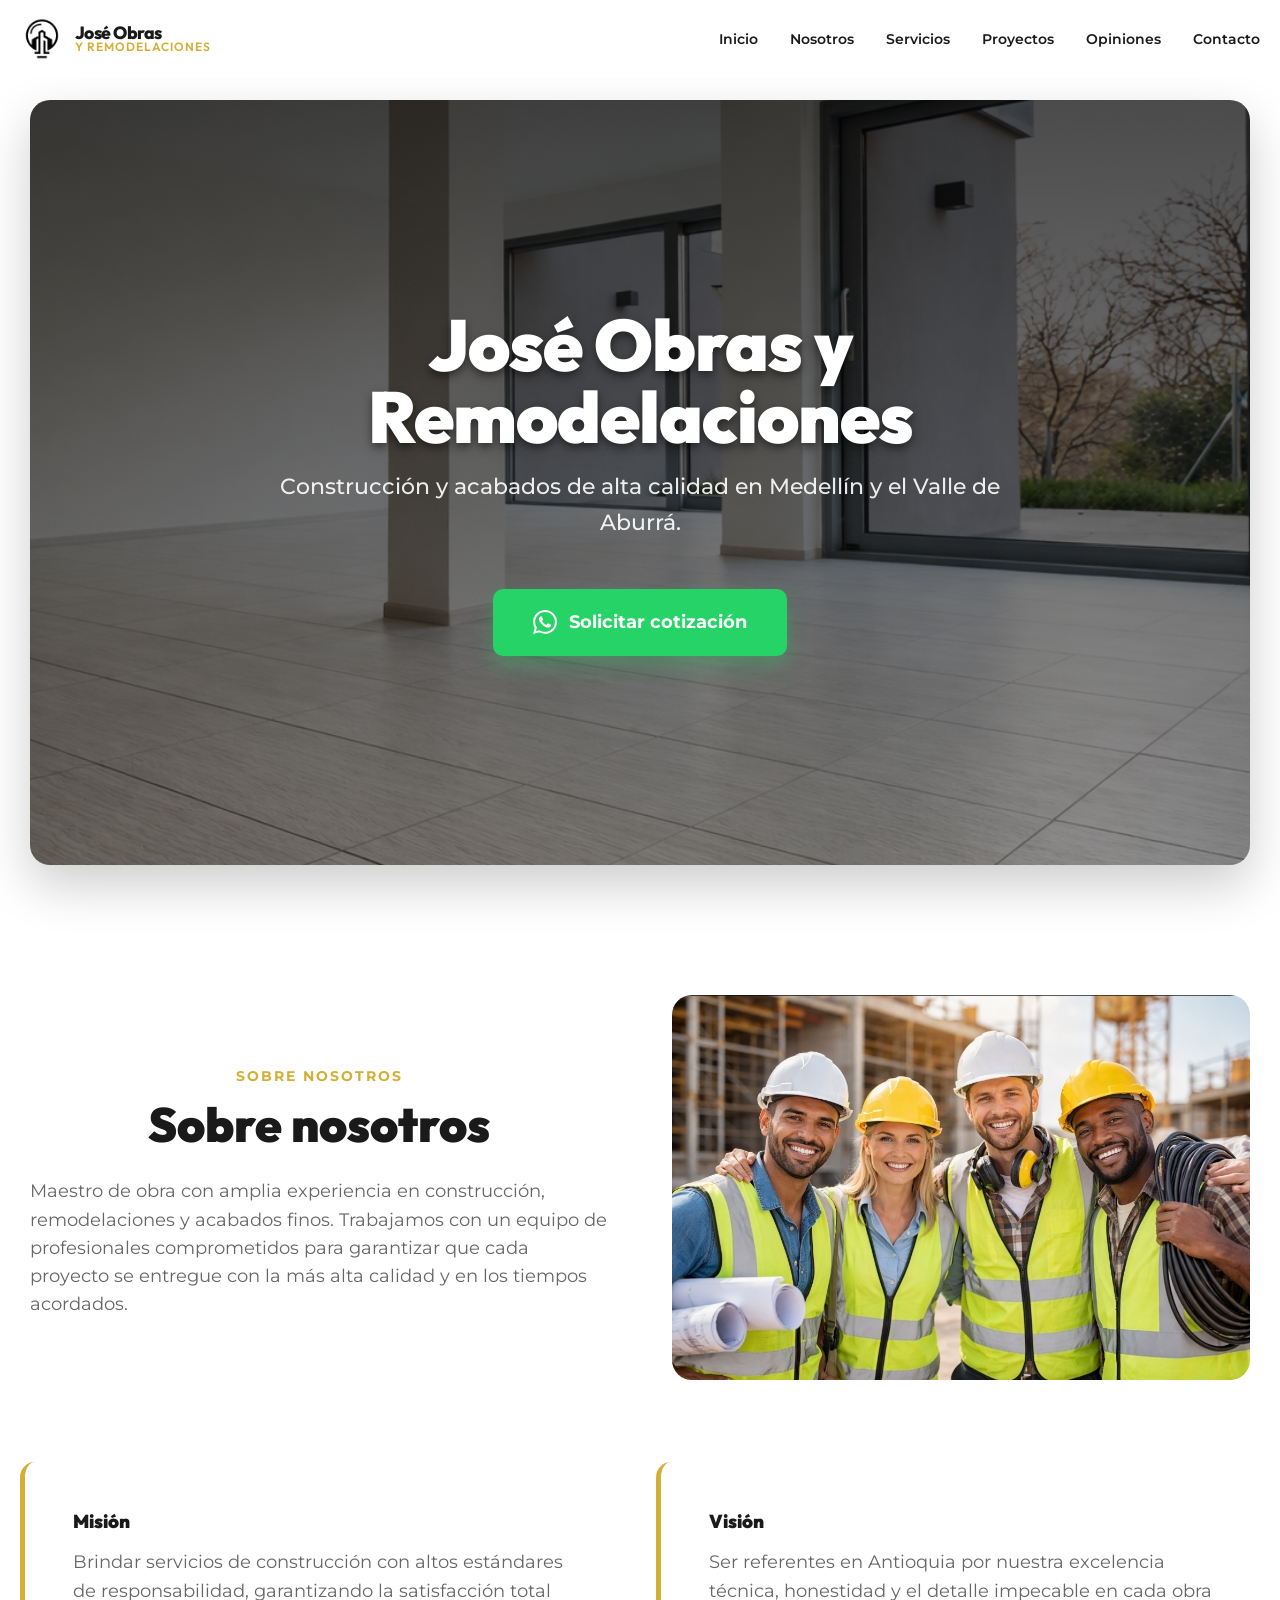
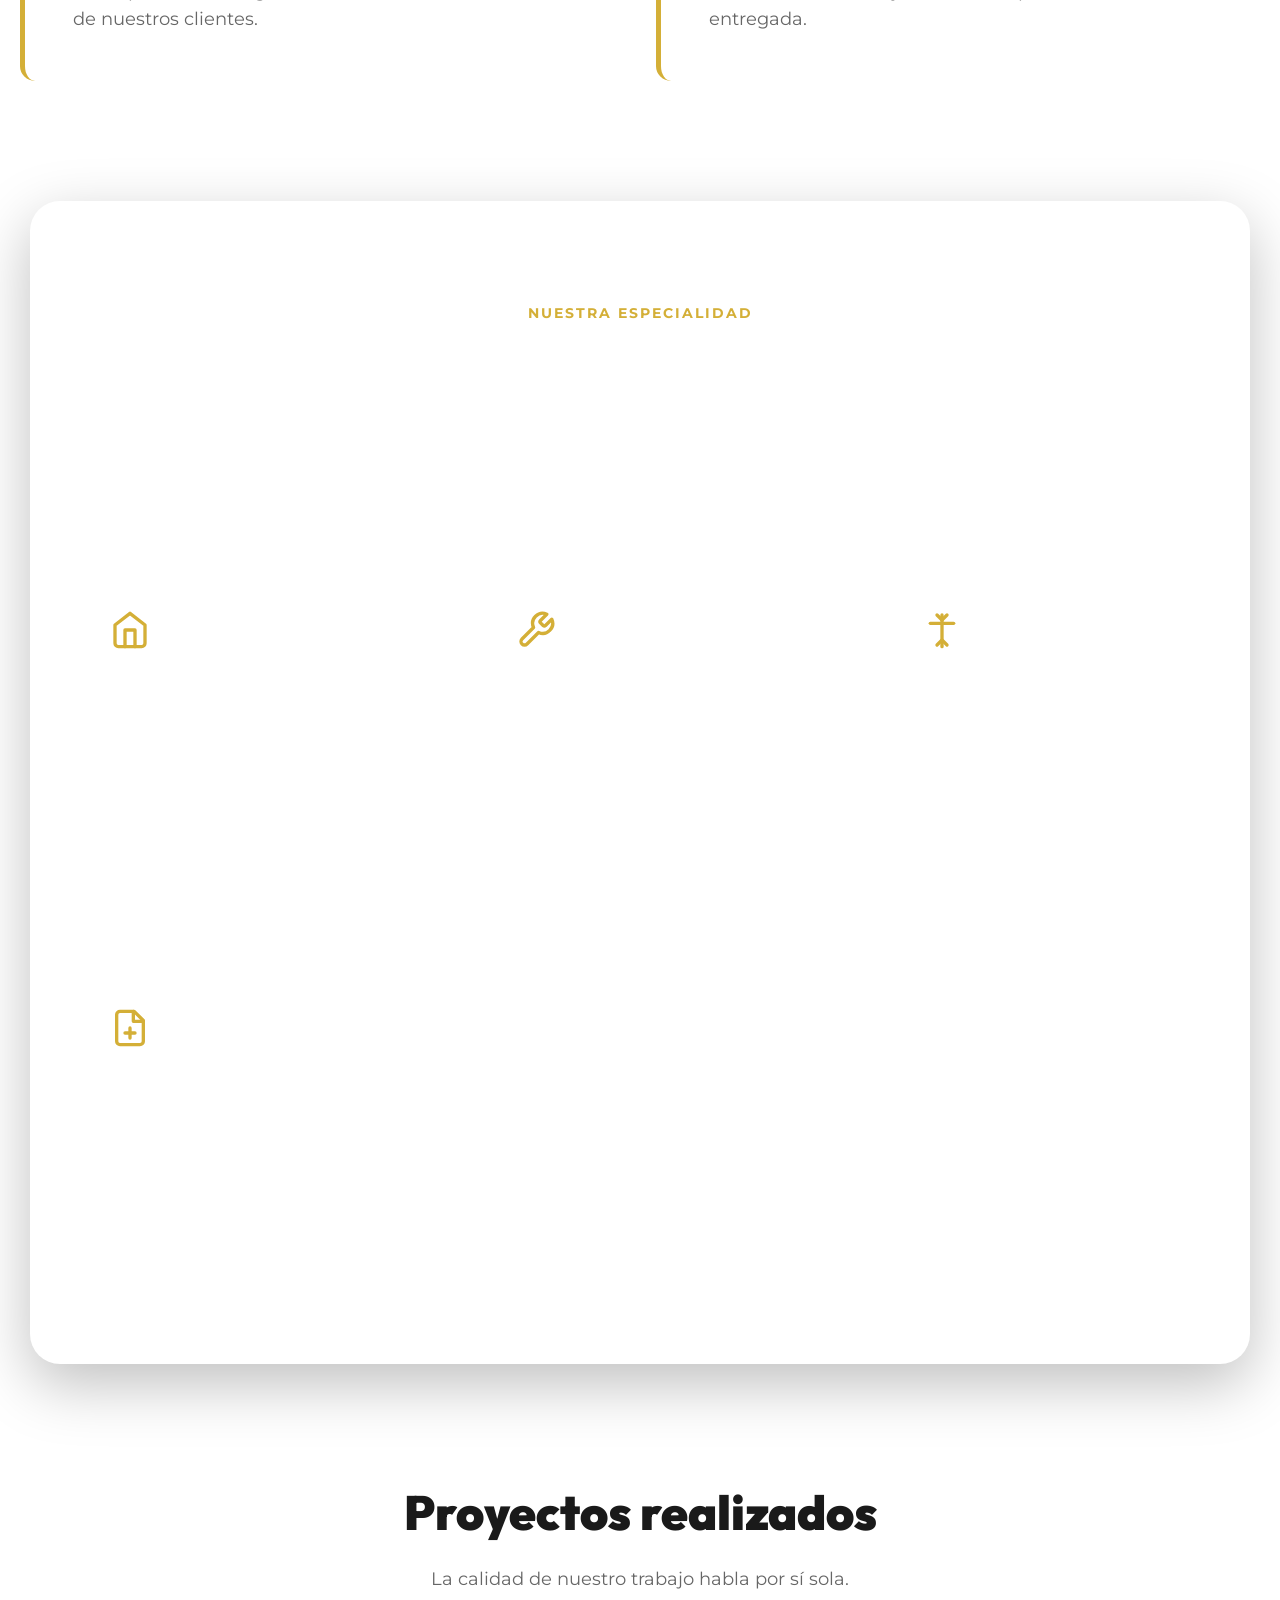
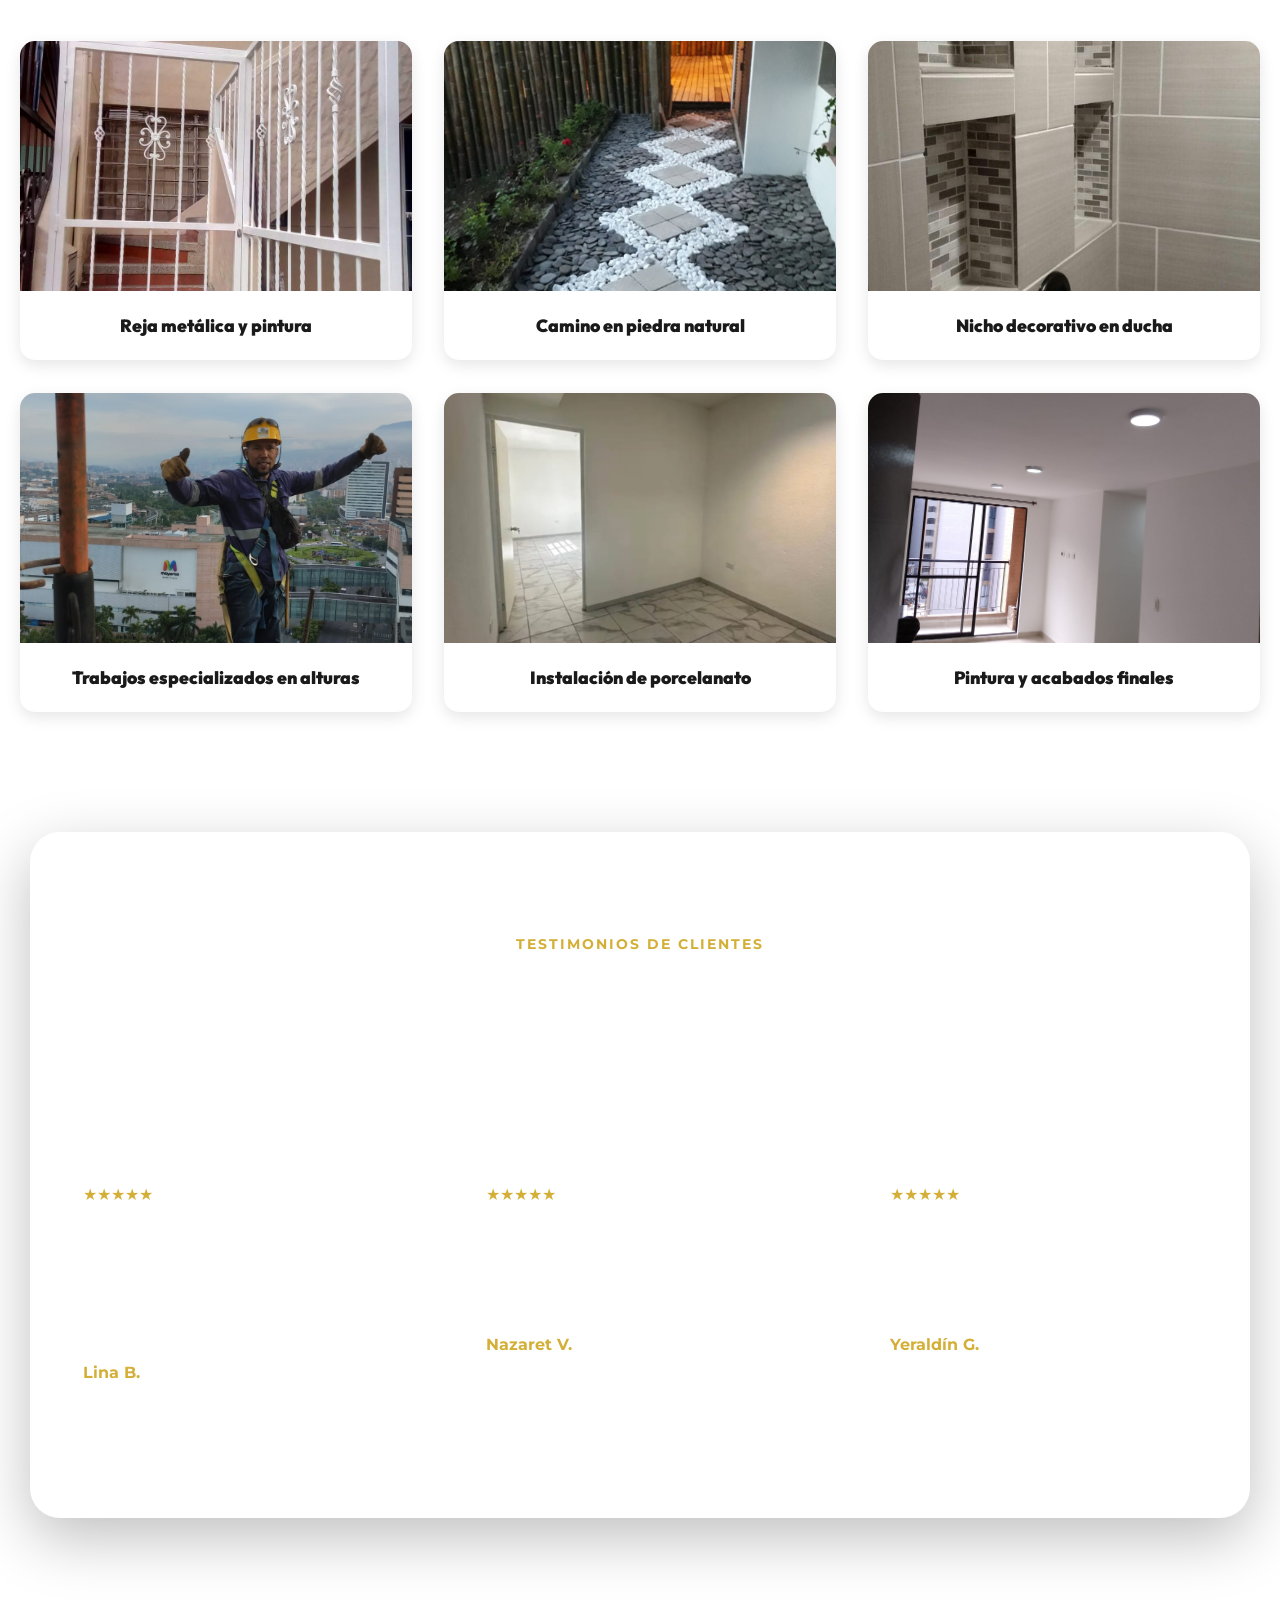
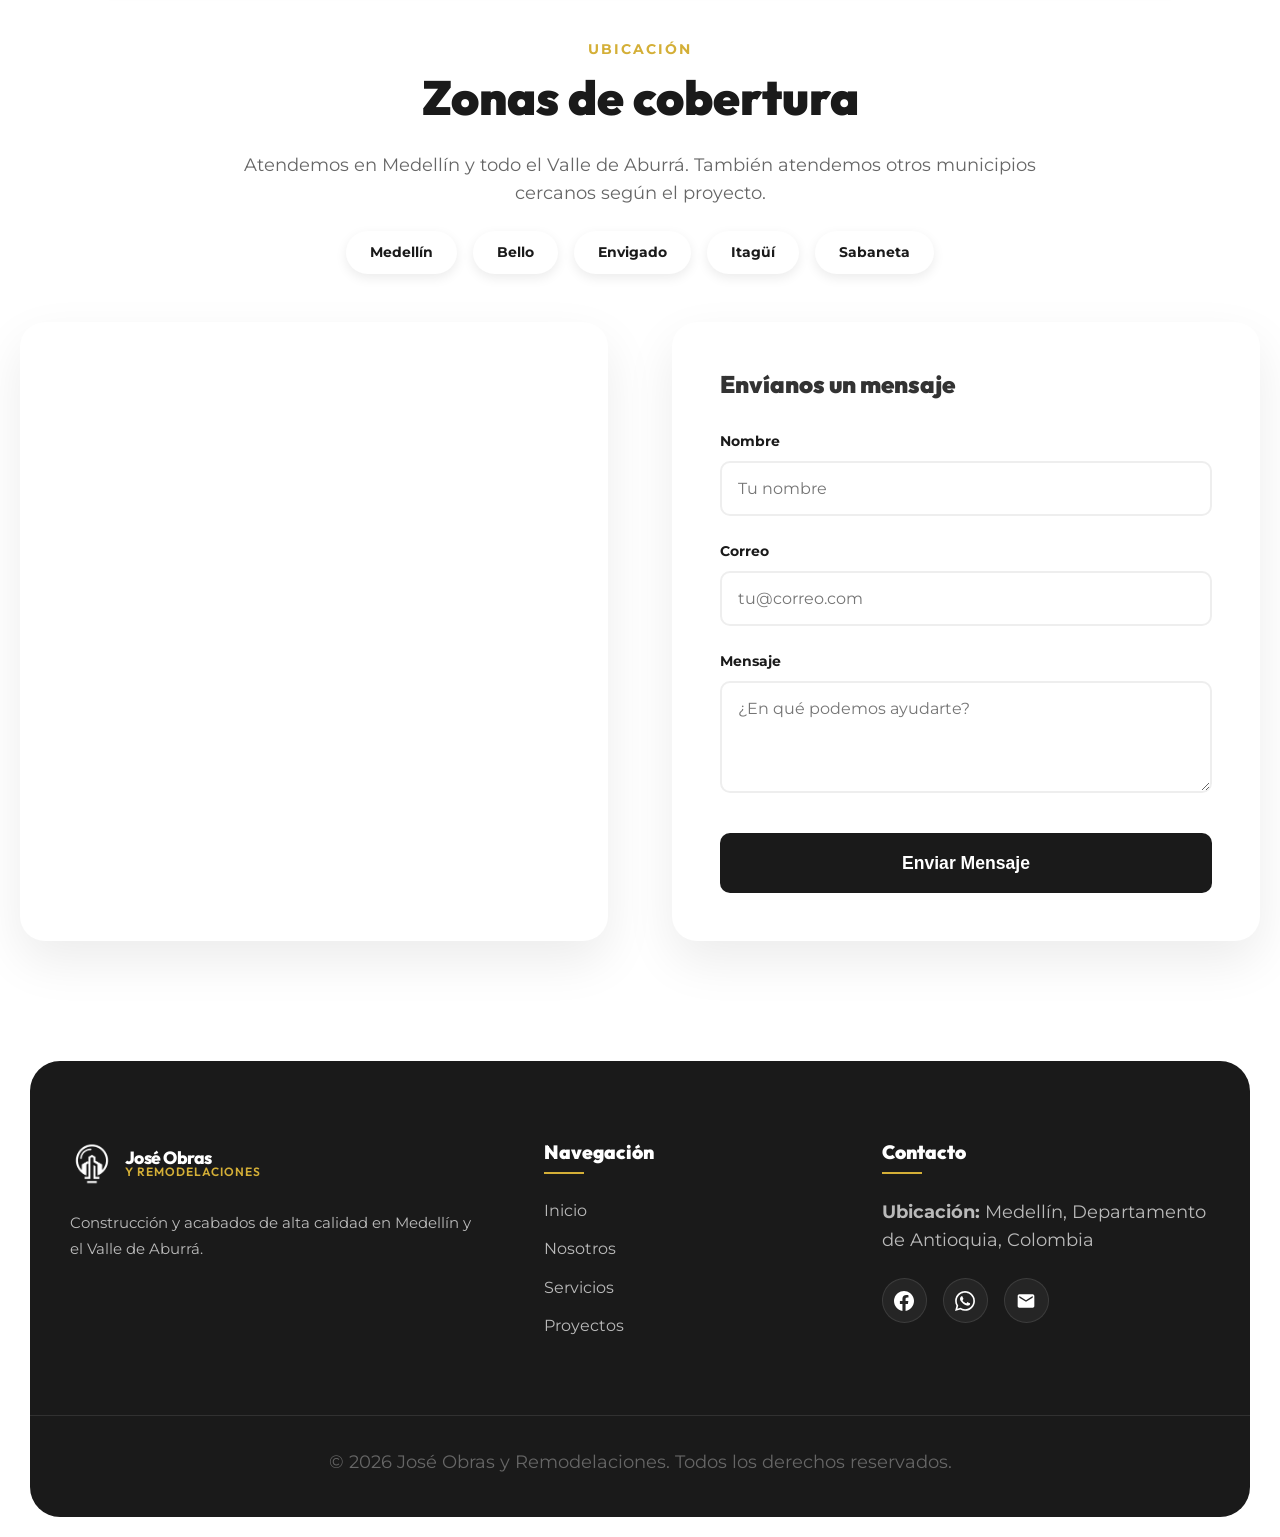
==== index.html @ 0294c22f "feat: rediseño profesional de secciones, glassmorphism y armonización de espaciado" ====
<!DOCTYPE html>
<html lang="es">

<head>
  <meta charset="UTF-8">
  <meta name="viewport" content="width=device-width, initial-scale=1.0">
  <title>Servicios de Construcción Profesional</title>
  <link rel="stylesheet" href="02-estilos.css">
  <link href="https://fonts.googleapis.com/css2?family=Montserrat:wght@400;700&family=Outfit:wght@700&display=swap"
    rel="stylesheet">
</head>

<body>

  <nav class="menu-principal">
    <div class="nav-container">
      <div class="nav-brand">
        <img src="04-imagen.img/85005.png" alt="Logo" class="nav-logo">
        <div class="nav-title">
          <span>José Obras</span>
          <span class="title-accent">y Remodelaciones</span>
        </div>
      </div>
      <div class="hamburger" id="hamburger">☰</div>
      <ul class="nav-links" id="nav-links">
        <li><a href="#inicio">Inicio</a></li>
        <li><a href="#sobre">Nosotros</a></li>
        <li><a href="#servicios">Servicios</a></li>
        <li><a href="#proyectos">Proyectos</a></li>
        <li><a href="#opiniones">Opiniones</a></li>
        <li><a href="#contacto">Contacto</a></li>
      </ul>
    </div>
  </nav>

  <main>
    <!-- PORTADA -->
    <section id="inicio" class="hero-section">
      <div class="hero-text">
        <h1 class="hero-title">José Obras y Remodelaciones</h1>
        <p class="hero-description">
          Construcción y acabados de alta calidad en Medellín y el Valle de Aburrá.
        </p>
        <div class="cta-container">
          <a href="https://wa.me/573157503478?text=Hola%20quiero%20solicitar%20una%20cotización" class="boton-whatsapp"
            target="_blank">
            <svg class="wa-icon" xmlns="http://www.w3.org/2000/svg" width="24" height="24" viewBox="0 0 24 24"
              fill="currentColor">
              <path
                d="M.057 24l1.687-6.163c-1.041-1.804-1.588-3.849-1.587-5.946.003-6.556 5.338-11.891 11.893-11.891 3.181.001 6.167 1.24 8.413 3.488 2.245 2.248 3.481 5.236 3.48 8.414-.003 6.557-5.338 11.892-11.893 11.892-1.99-.001-3.951-.5-5.688-1.448l-6.305 1.654zm6.597-3.807c1.676.995 3.276 1.591 5.392 1.592 5.448 0 9.886-4.434 9.889-9.885.002-5.462-4.415-9.89-9.881-9.892-5.452 0-9.887 4.434-9.89 9.884-.001 2.225.651 3.891 1.746 5.634l-.999 3.648 3.743-.981zm11.387-5.464c-.074-.124-.272-.198-.57-.347-.297-.149-1.758-.868-2.031-.967-.272-.099-.47-.149-.669.149-.198.297-.768.967-.941 1.165-.173.198-.347.223-.644.074-.297-.149-1.255-.462-2.39-1.475-.883-.788-1.48-1.761-1.653-2.059-.173-.297-.018-.458.13-.606.134-.133.297-.347.446-.521.149-.174.198-.298.298-.497.099-.198.05-.372-.025-.521-.075-.149-.669-1.612-.916-2.207-.242-.579-.487-.501-.669-.51l-.57-.01c-.198 0-.52.074-.792.372s-1.04 1.016-1.04 2.479 1.065 2.856 1.213 3.054c.149.198 2.095 3.2 5.076 4.487.709.306 1.263.489 1.694.626.712.226 1.36.194 1.872.118.571-.085 1.758-.719 2.006-1.413.248-.695.248-1.29.173-1.414z" />
            </svg>
            Solicitar cotización
          </a>
        </div>
      </div>
    </section>

    <!-- SOBRE NOSOTROS -->
    <section id="sobre" class="section-padding">
      <div class="container">
        <div class="container-grid">
          <div class="text-content">
            <span class="section-subtitle">Sobre nosotros</span>
            <h2>Sobre nosotros</h2>
            <p>
              Maestro de obra con amplia experiencia en construcción, remodelaciones y acabados finos.
              Trabajamos con un equipo de profesionales comprometidos para garantizar que cada proyecto
              se entregue con la más alta calidad y en los tiempos acordados.
            </p>
          </div>
          <div class="image-content">
            <img src="04-imagen.img/Equipo.jpg" alt="Nuestro equipo" class="img-styled">
          </div>
        </div>

        <!-- Misión y Visión integradas -->
        <div class="mission-vision-container">
          <div class="card-modern">
            <h3>Misión</h3>
            <p>Brindar servicios de construcción con altos estándares de responsabilidad, garantizando la satisfacción
              total de nuestros clientes.</p>
          </div>
          <div class="card-modern">
            <h3>Visión</h3>
            <p>Ser referentes en Antioquia por nuestra excelencia técnica, honestidad y el detalle impecable en cada
              obra
              entregada.</p>
          </div>
        </div>
      </div>
    </section>

    <!-- SERVICIOS -->
    <section id="servicios" class="section-padding service-bg">
      <div class="container">
        <div class="section-header-centered">
          <span class="section-subtitle">Nuestra especialidad</span>
          <h2 class="text-white">Servicios profesionales</h2>
          <p style="color: rgba(255, 255, 255, 0.7); max-width: 600px; margin: 0 auto;">Ofrecemos soluciones integrales
            de alta calidad para transformar sus ideas en realidad, garantizando excelencia en cada detalle.</p>
        </div>
        <div class="services-grid">
          <div class="service-item">
            <div class="service-icon">
              <svg xmlns="http://www.w3.org/2000/svg" width="40" height="40" viewBox="0 0 24 24" fill="none"
                stroke="currentColor" stroke-width="2" stroke-linecap="round" stroke-linejoin="round">
                <path d="M3 9l9-7 9 7v11a2 2 0 0 1-2 2H5a2 2 0 0 1-2-2z"></path>
                <polyline points="9 22 9 12 15 12 15 22"></polyline>
              </svg>
            </div>
            <h3>Construcción General</h3>
            <p>Casas y apartamentos desde los cimientos con los más altos estándares.</p>
          </div>

          <div class="service-item">
            <div class="service-icon">
              <svg xmlns="http://www.w3.org/2000/svg" width="40" height="40" viewBox="0 0 24 24" fill="none"
                stroke="currentColor" stroke-width="2" stroke-linecap="round" stroke-linejoin="round">
                <path
                  d="M14.7 6.3a1 1 0 0 0 0 1.4l1.6 1.6a1 1 0 0 0 1.4 0l3.77-3.77a6 6 0 0 1-7.94 7.94l-6.91 6.91a2.12 2.12 0 0 1-3-3l6.91-6.91a6 6 0 0 1 7.94-7.94l-3.76 3.76z">
                </path>
              </svg>
            </div>
            <h3>Remodelaciones</h3>
            <p>Transformamos cocinas, baños y áreas sociales en espacios de ensueño.</p>
          </div>

          <div class="service-item">
            <div class="service-icon">
              <svg xmlns="http://www.w3.org/2000/svg" width="40" height="40" viewBox="0 0 24 24" fill="none"
                stroke="currentColor" stroke-width="2" stroke-linecap="round" stroke-linejoin="round">
                <path d="M12 3v19"></path>
                <path d="M5 8h14"></path>
                <path d="M15 21l-3-3-3 3"></path>
                <path d="M9 3l3 3 3-3"></path>
              </svg>
            </div>
            <h3>Acabados Premium</h3>
            <p>Detalles en porcelanato, pintura y carpintería que marcan la diferencia.</p>
          </div>

          <div class="service-item">
            <div class="service-icon">
              <svg xmlns="http://www.w3.org/2000/svg" width="40" height="40" viewBox="0 0 24 24" fill="none"
                stroke="currentColor" stroke-width="2" stroke-linecap="round" stroke-linejoin="round">
                <path d="M14.5 2H6a2 2 0 0 0-2 2v16a2 2 0 0 0 2 2h12a2 2 0 0 0 2-2V7.5L14.5 2z"></path>
                <polyline points="14 2 14 8 20 8"></polyline>
                <path d="M12 18v-6"></path>
                <path d="M9 15h6"></path>
              </svg>
            </div>
            <h3>Mantenimiento</h3>
            <p>Servicios de plomería, electricidad y reparaciones con garantía total.</p>
          </div>
        </div>
      </div>
    </section>

    <!-- TRABAJOS -->
    <section id="proyectos" class="section-padding">
      <div class="container">
        <h2>Proyectos realizados</h2>
        <p class="section-description">La calidad de nuestro trabajo habla por sí sola.</p>
        <div class="projects-grid">
          <a href="#" class="project-card">
            <div class="img-wrapper"><img src="04-imagen.img/Im 1.jpg" alt="Proyecto 1"></div>
            <div class="project-info">
              <h4>Reja metálica y pintura</h4>
            </div>
          </a>
          <a href="#" class="project-card">
            <div class="img-wrapper"><img src="04-imagen.img/Im 2.jpg" alt="Proyecto 2"></div>
            <div class="project-info">
              <h4>Camino en piedra natural</h4>
            </div>
          </a>
          <a href="#" class="project-card">
            <div class="img-wrapper"><img src="04-imagen.img/Im 3.jpg" alt="Proyecto 3"></div>
            <div class="project-info">
              <h4>Nicho decorativo en ducha</h4>
            </div>
          </a>
          <a href="#" class="project-card">
            <div class="img-wrapper"><img src="04-imagen.img/Im 4.jpg" alt="Proyecto 4"></div>
            <div class="project-info">
              <h4>Trabajos especializados en alturas</h4>
            </div>
          </a>
          <a href="#" class="project-card">
            <div class="img-wrapper"><img src="04-imagen.img/Im 6.jpg" alt="Proyecto 5"></div>
            <div class="project-info">
              <h4>Instalación de porcelanato</h4>
            </div>
          </a>
          <a href="#" class="project-card">
            <div class="img-wrapper"><img src="04-imagen.img/Im 7.jpg" alt="Proyecto 6"></div>
            <div class="project-info">
              <h4>Pintura y acabados finales</h4>
            </div>
          </a>
        </div>
      </div>
    </section>

    <!-- OPINIONES -->
    <section id="opiniones" class="section-padding testimonial-bg">
      <div class="container">
        <div class="section-header-centered">
          <span class="section-subtitle">Testimonios de clientes</span>
          <h2 class="text-white">Confianza y resultados</h2>
          <p style="color: rgba(255, 255, 255, 0.7); max-width: 600px; margin: 0 auto;">La satisfacción de nuestros
            clientes es el reflejo de nuestro compromiso con la excelencia y la honestidad en cada obra.</p>
        </div>
        <div class="testimonials-grid">
          <div class="testimonial-card">
            <div class="stars">★★★★★</div>
            <p>"Excelente servicio, muy cumplidos y el trabajo quedó hermoso. Totalmente recomendados."</p>
            <span class="client-name">Lina B.</span>
          </div>
          <div class="testimonial-card">
            <div class="stars">★★★★★</div>
            <p>"Gran trabajo, se nota la responsabilidad y la experiencia en cada detalle."</p>
            <span class="client-name">Nazaret V.</span>
          </div>
          <div class="testimonial-card">
            <div class="stars">★★★★★</div>
            <p>"Muy buen trabajo y atención. Quedé muy satisfecha con el resultado."</p>
            <span class="client-name">Yeraldín G.</span>
          </div>
        </div>
      </div>
    </section>

    <!-- CONTACTO Y COBERTURA -->
    <section id="contacto" class="section-padding">
      <div class="container">
        <!-- Encabezado de Sección Centrado -->
        <div class="section-header-centered">
          <span class="section-subtitle">Ubicación</span>
          <h2>Zonas de cobertura</h2>
          <p class="section-description">Atendemos en Medellín y todo el Valle de Aburrá. También atendemos otros
            municipios cercanos según el proyecto.</p>

          <div class="mini-zones-list centered">
            <ul>
              <li>Medellín</li>
              <li>Bello</li>
              <li>Envigado</li>
              <li>Itagüí</li>
              <li>Sabaneta</li>
            </ul>
          </div>
        </div>

        <div class="contact-combined-grid">
          <!-- Lado Izquierdo: Mapa -->
          <div class="contact-map-side">
            <div class="contact-map-wrapper">
              <iframe
                src="https://www.google.com/maps/embed?pb=!1m18!1m12!1m3!1d126916.03759972322!2d-75.65125211244342!3d6.244198818816827!2m3!1f0!2f0!3f0!3m2!1i1024!2i768!4f13.1!3m3!1m2!1s0x8e4428dfb80fad05%3A0x42137cfcc7b53b56!2sMedell%C3%ADn%2C%20Antioquia!5e0!3m2!1ses!2sco!4v1713950000000!5m2!1ses!2sco"
                width="100%" height="100%" style="border:0;" allowfullscreen="" loading="lazy"
                referrerpolicy="no-referrer-when-downgrade">
              </iframe>
            </div>
          </div>

          <!-- Lado Derecho: Formulario -->
          <div class="contact-form-side">
            <div class="form-card">
              <h3>Envíanos un mensaje</h3>
              <form action="https://formsubmit.co/joseobras@email.com" method="POST" class="contact-form">
                <input type="text" name="_honey" style="display:none">
                <input type="hidden" name="_captcha" value="false">

                <div class="form-group">
                  <label for="name">Nombre</label>
                  <input type="text" name="name" id="name" placeholder="Tu nombre" required>
                </div>

                <div class="form-group">
                  <label for="email">Correo</label>
                  <input type="email" name="email" id="email" placeholder="tu@correo.com" required>
                </div>

                <div class="form-group">
                  <label for="message">Mensaje</label>
                  <textarea name="message" id="message" rows="4" placeholder="¿En qué podemos ayudarte?"
                    required></textarea>
                </div>

                <button type="submit" class="boton-enviar">Enviar Mensaje</button>
              </form>
            </div>
          </div>
        </div>
      </div>
    </section>
  </main>

  <footer class="main-footer">
    <div class="container">
      <div class="footer-grid">
        <!-- Columna 1: Marca -->
        <div class="footer-brand">
          <div class="nav-brand" style="margin-bottom: 1.5rem;">
            <img src="04-imagen.img/85005.png" alt="Logo" class="nav-logo">
            <div class="nav-title">
              <span>José Obras</span>
              <span class="title-accent">y Remodelaciones</span>
            </div>
          </div>
          <p class="footer-tagline">Construcción y acabados de alta calidad en Medellín y el Valle de Aburrá.</p>
        </div>

        <!-- Columna 2: Enlaces Rápidos -->
        <div class="footer-links">
          <h4>Navegación</h4>
          <ul>
            <li><a href="#inicio">Inicio</a></li>
            <li><a href="#sobre">Nosotros</a></li>
            <li><a href="#servicios">Servicios</a></li>
            <li><a href="#proyectos">Proyectos</a></li>
          </ul>
        </div>

        <!-- Columna 3: Contacto -->
        <div class="footer-contact">
          <h4>Contacto</h4>
          <p><strong>Ubicación:</strong> Medellín, Departamento de Antioquia, Colombia</p>
          <div class="social-links">
            <a href="https://www.facebook.com/share/1Apedi3o7R/" target="_blank" class="social-icon"
              aria-label="Facebook">
              <svg xmlns="http://www.w3.org/2000/svg" width="20" height="20" viewBox="0 0 24 24" fill="currentColor">
                <path
                  d="M24 12.073c0-6.627-5.373-12-12-12s-12 5.373-12 12c0 5.99 4.388 10.954 10.125 11.854v-8.385H7.078v-3.469h3.047V9.43c0-3.007 1.792-4.669 4.533-4.669 1.312 0 2.686.235 2.686.235v2.953H15.83c-1.491 0-1.956.925-1.956 1.874v2.25h3.328l-.532 3.469h-2.796v8.385C19.612 23.027 24 18.062 24 12.073z" />
              </svg>
            </a>
            <a href="https://wa.me/573157503478" target="_blank" class="social-icon" aria-label="WhatsApp">
              <svg xmlns="http://www.w3.org/2000/svg" width="20" height="20" viewBox="0 0 24 24" fill="currentColor">
                <path
                  d="M.057 24l1.687-6.163c-1.041-1.804-1.588-3.849-1.587-5.946.003-6.556 5.338-11.891 11.893-11.891 3.181.001 6.167 1.24 8.413 3.488 2.245 2.248 3.481 5.236 3.48 8.414-.003 6.557-5.338 11.892-11.893 11.892-1.99-.001-3.951-.5-5.688-1.448l-6.305 1.654zm6.597-3.807c1.676.995 3.276 1.591 5.392 1.592 5.448 0 9.886-4.434 9.889-9.885.002-5.462-4.415-9.89-9.881-9.892-5.452 0-9.887 4.434-9.89 9.884-.001 2.225.651 3.891 1.746 5.634l-.999 3.648 3.743-.981zm11.387-5.464c-.074-.124-.272-.198-.57-.347-.297-.149-1.758-.868-2.031-.967-.272-.099-.47-.149-.669.149-.198.297-.768.967-.941 1.165-.173.198-.347.223-.644.074-.297-.149-1.255-.462-2.39-1.475-.883-.788-1.48-1.761-1.653-2.059-.173-.297-.018-.458.13-.606.134-.133.297-.347.446-.521.149-.174.198-.298.298-.497.099-.198.05-.372-.025-.521-.075-.149-.669-1.612-.916-2.207-.242-.579-.487-.501-.669-.51l-.57-.01c-.198 0-.52.074-.792.372s-1.04 1.016-1.04 2.479 1.065 2.856 1.213 3.054c.149.198 2.095 3.2 5.076 4.487.709.306 1.263.489 1.694.626.712.226 1.36.194 1.872.118.571-.085 1.758-.719 2.006-1.413.248-.695.248-1.29.173-1.414z" />
              </svg>
            </a>
            <a href="mailto:joseobras@email.com" class="social-icon" aria-label="Correo electrónico">
              <svg xmlns="http://www.w3.org/2000/svg" width="20" height="20" viewBox="0 0 24 24" fill="currentColor">
                <path
                  d="M20 4H4c-1.1 0-1.99.9-1.99 2L2 18c0 1.1.9 2 2 2h16c1.1 0 2-.9 2-2V6c0-1.1-.9-2-2-2zm0 4l-8 5-8-5V6l8 5 8-5v2z" />
              </svg>
            </a>
          </div>
        </div>
      </div>

      <div class="footer-bottom">
        <p>© 2026 José Obras y Remodelaciones. Todos los derechos reservados.</p>
      </div>
    </div>
  </footer>

  <script src="03-script.js"></script>
</body>

</html>
---- 02-estilos.css ----
/* 
   DESIGN SYSTEM: José Obras y Remodelaciones
   Professional, Solid, Reliable
*/

:root {
  /* Colors */
  --primary: #D4AF37;
  /* Gold / Construction Accent */
  --primary-dark: #B08D26;
  --dark: #1A1A1A;
  /* Charcoal Black */
  --dark-soft: #2D2D2D;
  --light: #F8F9FA;
  --white: #FFFFFF;
  --accent: #1F8F8F;
  /* Teal accent from original */
  --text-main: #333333;
  --text-muted: #666666;

  /* Spacing */
  --section-padding: 100px 20px;
  --container-width: 1300px;

  /* Transitions */
  --transition: all 0.3s cubic-bezier(0.4, 0, 0.2, 1);
}

/* Base Styles */
* {
  box-sizing: border-box;
  margin: 0;
  padding: 0;
}

html {
  scroll-behavior: smooth;
}

body {
  font-family: 'Montserrat', sans-serif;
  line-height: 1.6;
  color: var(--text-main);
  background-color: var(--white);
  overflow-x: hidden;
}

/* Typography */
h1,
h2,
h3,
h4 {
  font-family: 'Outfit', sans-serif;
  font-weight: 900;
  line-height: 1.2;
}

h2 {
  font-size: clamp(2rem, 5vw, 3rem);
  margin-bottom: 1.5rem;
  color: var(--dark);
  text-align: center;
}

p {
  font-size: 1.1rem;
  color: var(--text-muted);
}

.section-subtitle {
  display: block;
  text-align: center;
  color: var(--primary);
  text-transform: uppercase;
  letter-spacing: 2px;
  font-weight: 700;
  font-size: 0.9rem;
  margin-bottom: 0.5rem;
}

/* Navigation */
.menu-principal {
  position: fixed;
  top: 0;
  width: 100%;
  z-index: 1000;
  background: rgba(255, 255, 255, 0.95);
  backdrop-filter: blur(10px);
  padding: 1rem 0;
  transition: var(--transition);
  box-shadow: none;
}

.menu-principal.scrolled {
  padding: 0.6rem 0;
  box-shadow: 0 4px 20px rgba(0, 0, 0, 0.08);
}

.nav-container {
  max-width: var(--container-width);
  margin: 0 auto;
  display: flex;
  justify-content: space-between;
  align-items: center;
  padding: 0 20px;
}

.nav-brand {
  display: flex;
  align-items: center;
  gap: 12px;
  /* Espacio entre logo y texto */
  text-decoration: none;
}

.nav-logo {
  height: 45px;
  width: auto;
  transition: var(--transition);
  filter: brightness(0);
}

.nav-title {
  display: flex;
  flex-direction: column;
  line-height: 1;
  /* Reduce espacio entre líneas */
  font-family: 'Outfit', sans-serif;
}

.nav-title span:first-child {
  font-size: 1.1rem;
  font-weight: 800;
  color: var(--dark);
  letter-spacing: -0.5px;
}

.nav-title .title-accent {
  font-size: 0.75rem;
  font-weight: 600;
  text-transform: uppercase;
  color: var(--primary);
  /* Acento en dorado para la segunda línea */
  letter-spacing: 1px;
}

.nav-links {
  display: flex;
  gap: 2rem;
  list-style: none;
}

.nav-links a {
  color: var(--dark);
  text-decoration: none;
  font-weight: 600;
  font-size: 0.9rem;
  transition: var(--transition);
  position: relative;
}

.nav-links a::after {
  content: '';
  position: absolute;
  bottom: -5px;
  left: 0;
  width: 0;
  height: 2px;
  background: var(--primary);
  transition: var(--transition);
}

.nav-links a:hover {
  color: var(--primary);
}

.nav-links a:hover::after {
  width: 100%;
}

.hamburger {
  display: none;
  color: var(--dark);
  font-size: 1.5rem;
  cursor: pointer;
}

/* Hero Section */
.hero-section {
  position: relative;
  height: 85vh;
  min-height: 550px;
  max-width: calc(100% - 60px);
  width: calc(100% - 40px);
  margin: 100px auto 20px;
  background: linear-gradient(rgba(0, 0, 0, 0.7), rgba(0, 0, 0, 0.4)), url('04-imagen.img/Hero.png');
  background-size: cover;
  background-position: center;
  display: flex;
  align-items: center;
  justify-content: center;
  text-align: center;
  color: var(--white);
  border-radius: 20px;
  overflow: hidden;
  box-shadow: 0 20px 50px rgba(0, 0, 0, 0.2);
}

.hero-text {
  max-width: 900px;
  animation: fadeIn 1s ease-out;
}

.hero-title {
  font-size: clamp(3rem, 10vw, 4.5rem);
  line-height: 1;
  color: var(--white);
  letter-spacing: -1px;
  margin-bottom: 1rem;
  text-shadow: 0 4px 10px rgba(0, 0, 0, 0.5);
}

.hero-description {
  font-size: clamp(1.1rem, 3vw, 1.4rem);
  color: rgba(255, 255, 255, 0.9);
  max-width: 800px;
  margin: 0 auto 3rem;
  line-height: 1.6;
  font-weight: 500;
}

@keyframes fadeIn {
  from {
    opacity: 0;
    transform: translateY(20px);
  }

  to {
    opacity: 1;
    transform: translateY(0);
  }
}

/* Sections */
.section-padding {
  padding: var(--section-padding);
}

.section-description {
  text-align: center;
}

.alternate-bg {
  background-color: var(--light);
}

.container {
  max-width: var(--container-width);
  margin: 0 auto;
}

/* Layout Grids */
.container-grid {
  max-width: var(--container-width);
  margin: 0 auto;
  display: grid;
  grid-template-columns: 1fr 1fr;
  gap: 4rem;
  align-items: center;
  padding: 10px;
}

.container-flex {
  max-width: var(--container-width);
  margin: 0 auto;
  display: flex;
  gap: 2rem;
}

/* Cards & Components */
.img-styled {
  width: 100%;
  border-radius: 20px;
  /* box-shadow: 20px 20px 0 var(--primary); */
  transition: var(--transition);
}

.mission-vision-container {
  display: flex;
  gap: 2rem;
  margin-top: 4rem;
}

.mission-vision-container .card-modern {
  flex: 1;
  padding: 3rem;
  border-radius: 15px;
  border-left: 5px solid var(--primary);
}

.mission-vision-container .card-modern h3 {
  margin-bottom: 1rem;
  color: var(--dark);
}

.card-modern {
  flex: 1;
  padding: 3rem;
  border-radius: 15px;
  border-left: 5px solid var(--primary);
}

/* Services & Dark Sections (Solid Premium Style) */
.service-bg,
.testimonial-bg {
  color: var(--white);
  max-width: calc(100% - 60px);
  width: calc(100% - 40px);
  margin: 20px auto;
  border-radius: 30px;
  overflow: hidden;
  box-shadow: 0 20px 60px rgba(0, 0, 0, 0.25);
  border: 1px solid rgba(255, 255, 255, 0.03);
}

.service-bg {
  background:
    linear-gradient(rgba(17, 17, 17, 0.8), rgba(17, 17, 17, 0.9)),
    url('04-imagen.img/matthew-henry-VviFtDJakYk-unsplash.jpg');
  background-size: cover;
  background-position: center;
  background-attachment: fixed;
}

.testimonial-bg {
  background:
    linear-gradient(rgba(17, 17, 17, 0.8), rgba(17, 17, 17, 0.9)),
    url('04-imagen.img/victor-iaquA2snPbk-unsplash.jpg');
  background-size: cover;
  background-position: center;
  background-attachment: fixed;
}

.text-white {
  color: var(--white);
}

.services-grid {
  display: grid;
  grid-template-columns: repeat(auto-fit, minmax(280px, 1fr));
  gap: 2.5rem;
  margin-top: 4rem;
}

.service-item {
  background: rgba(255, 255, 255, 0.05);
  padding: 3.5rem 2.5rem;
  border-radius: 20px;
  backdrop-filter: blur(5px);
  position: relative;
  overflow: hidden;
  transition: var(--transition);
}

.service-icon {
  color: var(--primary);
  margin-bottom: 2rem;
  display: inline-block;
  padding: 1.2rem;
  border-radius: 15px;
  /* background: rgba(212, 175, 55, 0.1); */
}

.service-number {
  position: absolute;
  top: 20px;
  right: 25px;
  font-family: 'Outfit', sans-serif;
  font-size: 3rem;
  font-weight: 900;
  color: rgba(255, 255, 255, 0.03);
  /* Número fantasma decorativo */
  line-height: 1;
}

.service-item h3 {
  color: var(--white);
  font-size: 1.4rem;
  margin-bottom: 1.2rem;
  font-family: 'Outfit', sans-serif;
}

.service-item p {
  color: rgba(255, 255, 255, 0.6);
  font-size: 1rem;
  line-height: 1.7;
}

/* Projects */
.projects-grid {
  display: grid;
  grid-template-columns: repeat(auto-fill, minmax(350px, 1fr));
  gap: 2rem;
  margin-top: 3rem;
}

.project-card {
  background: var(--white);
  border-radius: 15px;
  overflow: hidden;
  box-shadow: 0 5px 15px rgba(0, 0, 0, 0.1);
  transition: var(--transition);
  display: block;
  text-decoration: none;
  will-change: transform;
  /* Optimiza la animación */
}

.project-card:hover {
  transform: translateY(-10px);
  box-shadow: 0 20px 40px rgba(0, 0, 0, 0.15);
}

.img-wrapper {
  height: 250px;
  overflow: hidden;
}

.img-wrapper img {
  width: 100%;
  height: 100%;
  object-fit: cover;
}

.project-info {
  padding: 1.5rem;
  text-align: center;
}

.project-info h4 {
  font-size: 1.1rem;
  color: var(--dark);
}

/* Testimonials */
.testimonials-grid {
  display: grid;
  grid-template-columns: repeat(auto-fit, minmax(300px, 1fr));
  gap: 2rem;
  margin-top: 3rem;
}

.testimonial-card {
  background: rgba(255, 255, 255, 0.05);
  padding: 2rem;
  border-radius: 15px;
  backdrop-filter: blur(5px);
  /* border: 1px solid rgba(255, 255, 255, 0.1); */
}

.stars {
  color: var(--primary);
  margin-bottom: 1rem;
}

.testimonial-card p {
  color: rgba(255, 255, 255, 0.8);
  font-style: italic;
  margin-bottom: 1.5rem;
}

.client-name {
  color: var(--primary);
  font-weight: 700;
  display: block;
}

/* Zones */
.zones-content {
  display: grid;
  grid-template-columns: 1fr 1fr;
  gap: 4rem;
  align-items: center;
  margin-top: 3rem;
}

.zones-list ul {
  list-style: none;
  display: grid;
  grid-template-columns: 1fr 1fr;
  gap: 1rem;
  margin-bottom: 2rem;
}

.zones-list li {
  background: var(--light);
  padding: 0.8rem 1.5rem;
  border-radius: 8px;
  font-weight: 600;
  color: var(--dark);
  text-align: center;
}

.map-box {
  position: relative;
  border-radius: 15px;
  overflow: hidden;
  box-shadow: 0 10px 30px rgba(0, 0, 0, 0.1);
}

.map-img {
  width: 100%;
}

.map-pin {
  position: absolute;
  top: 36%;
  left: 30%;
  width: 20px;
  height: 20px;
  background: var(--primary);
  border-radius: 50%;
  border: 4px solid var(--white);
  box-shadow: 0 0 0 10px rgba(212, 175, 55, 0.3);
  animation: pulse 2s infinite;
}

@keyframes pulse {
  0% {
    transform: scale(1);
    box-shadow: 0 0 0 0 rgba(212, 175, 55, 0.7);
  }

  70% {
    transform: scale(1.1);
    box-shadow: 0 0 0 15px rgba(212, 175, 55, 0);
  }

  100% {
    transform: scale(1);
    box-shadow: 0 0 0 0 rgba(212, 175, 55, 0);
  }
}

/* Footer */
.main-footer {
  background: var(--dark);
  color: var(--white);
  padding: 80px 0 40px;
  max-width: calc(100% - 60px);
  margin: 20px auto;
  border-radius: 30px;
  overflow: hidden;
}

.main-footer .footer-grid {
  display: grid;
  grid-template-columns: 1.5fr 1fr 1.2fr;
  gap: 4rem;
  margin-bottom: 4rem;
  padding: 0 40px;
}

.main-footer .nav-logo {
  filter: brightness(0) invert(1);
}

.main-footer .nav-title span:first-child {
  color: var(--white);
}

.footer-tagline {
  color: rgba(255, 255, 255, 0.7);
  line-height: 1.7;
  font-size: 0.95rem;
}

.main-footer h4 {
  color: var(--white);
  font-size: 1.2rem;
  margin-bottom: 1.5rem;
  position: relative;
  padding-bottom: 10px;
}

.main-footer h4::after {
  content: '';
  position: absolute;
  left: 0;
  bottom: 0;
  width: 40px;
  height: 2px;
  background: var(--primary);
}

.footer-links ul {
  list-style: none;
}

.footer-links li {
  margin-bottom: 0.8rem;
}

.footer-links a {
  color: rgba(255, 255, 255, 0.7);
  text-decoration: none;
  transition: var(--transition);
}

.footer-links a:hover {
  color: var(--primary);
  padding-left: 5px;
}

.footer-contact p {
  color: rgba(255, 255, 255, 0.7);
  margin-bottom: 1rem;
}

.social-links {
  display: flex;
  gap: 1rem;
  margin-top: 1.5rem;
}

.social-icon {
  display: flex;
  align-items: center;
  justify-content: center;
  width: 45px;
  height: 45px;
  color: var(--white);
  background: rgba(255, 255, 255, 0.05);
  border: 1px solid rgba(255, 255, 255, 0.1);
  border-radius: 50%;
  transition: var(--transition);
  text-decoration: none;
}

.social-icon:hover {
  background: var(--primary);
  color: var(--dark);
  transform: translateY(-5px);
  border-color: var(--primary);
}

.footer-bottom {
  padding-top: 2rem;
  border-top: 1px solid rgba(255, 255, 255, 0.1);
  text-align: center;
  font-size: 0.8rem;
  color: rgba(255, 255, 255, 0.5);
}

/* Buttons */
.boton-whatsapp {
  background: #25D366;
  color: var(--white);
  padding: 1.2rem 2.5rem;
  border-radius: 10px;
  text-decoration: none;
  font-weight: 700;
  font-size: 1.1rem;
  display: inline-flex;
  align-items: center;
  gap: 12px;
  transition: var(--transition);
  box-shadow: 0 10px 20px rgba(37, 211, 102, 0.3);
}

.wa-icon {
  width: 24px;
  height: 24px;
}

.boton-whatsapp:hover {
  transform: translateY(-5px);
  box-shadow: 0 15px 30px rgba(37, 211, 102, 0.4);
}

/* Contact Form */
.contact-wrapper {
  max-width: 700px;
  margin: 3rem auto 0;
  background: var(--white);
  padding: 3rem;
  border-radius: 20px;
  box-shadow: 0 15px 40px rgba(0, 0, 0, 0.05);
}

.contact-form {
  display: flex;
  flex-direction: column;
  gap: 1.5rem;
}

.form-group {
  display: flex;
  flex-direction: column;
  gap: 0.5rem;
  text-align: left;
}

.form-group label {
  font-weight: 700;
  font-size: 0.9rem;
  color: var(--dark);
}

.form-group input,
.form-group textarea {
  padding: 1rem;
  border: 2px solid #EEE;
  border-radius: 10px;
  font-family: inherit;
  font-size: 1rem;
  transition: var(--transition);
}

.form-group input:focus,
.form-group textarea:focus {
  outline: none;
  border-color: var(--primary);
  background: var(--light);
}

.boton-enviar {
  background: var(--dark);
  color: var(--white);
  padding: 1.2rem;
  border: none;
  border-radius: 10px;
  font-weight: 700;
  font-size: 1.1rem;
  cursor: pointer;
  transition: var(--transition);
  margin-top: 1rem;
}

.boton-enviar:hover {
  background: var(--primary);
  color: var(--dark);
  transform: translateY(-3px);
  box-shadow: 0 10px 20px rgba(0, 0, 0, 0.1);
}

/* Integrated Contact & Coverage Section */
.section-header-centered {
  text-align: center;
  max-width: 800px;
  margin: 0 auto 3rem;
}

.mini-zones-list.centered ul {
  display: flex;
  flex-wrap: wrap;
  gap: 1rem;
  margin: 1.5rem 0;
  justify-content: center;
  list-style: none;
}

.mini-zones-list li {
  background: var(--white);
  padding: 0.6rem 1.5rem;
  border-radius: 50px;
  font-size: 0.9rem;
  font-weight: 700;
  color: var(--dark);
  box-shadow: 0 4px 12px rgba(0, 0, 0, 0.08);
  border: none;
}

.contact-combined-grid {
  display: grid;
  grid-template-columns: 1fr 1fr;
  gap: 4rem;
  align-items: stretch;
}

.contact-map-side,
.contact-form-side {
  display: flex;
  flex-direction: column;
}

.contact-map-wrapper {
  background: var(--white);
  padding: 1rem;
  border-radius: 25px;
  box-shadow: 0 20px 50px rgba(0, 0, 0, 0.08);
  flex: 1;
  display: flex;
  flex-direction: column;
  overflow: hidden;
  min-height: 450px;
}

.contact-map-wrapper iframe {
  width: 100%;
  height: 100%;
  border-radius: 15px;
}

.form-card {
  background: var(--white);
  padding: 3rem;
  border-radius: 25px;
  box-shadow: 0 20px 50px rgba(0, 0, 0, 0.08);
  height: 100%;
  display: flex;
  flex-direction: column;
  justify-content: center;
}

.form-card h3 {
  margin-bottom: 2rem;
  font-size: 1.5rem;
}

/* Responsive */
@media (max-width: 992px) {
  .hero-section {
    margin: 80px auto;
    height: 70vh;
    border-radius: 25px;
  }

  .contact-combined-grid {
    grid-template-columns: 1fr;
    gap: 3rem;
    text-align: center;
  }

  .contact-info-side h2 {
    text-align: center;
  }

  .mini-zones-list ul {
    justify-content: center;
  }

  .container-grid,
  .zones-content {
    grid-template-columns: 1fr;
    gap: 2rem;
    text-align: center;
  }

  .header-content {
    flex-direction: column;
    text-align: center;
    gap: 1rem;
  }

  .container-flex {
    flex-direction: column;
  }
}

@media (max-width: 768px) {
  .hamburger {
    display: block;
  }

  .nav-links {
    position: fixed;
    top: 70px;
    right: -100%;
    background: var(--white);
    /* Menú móvil blanco */
    flex-direction: column;
    width: 100%;
    text-align: center;
    padding: 2rem 0;
    transition: 0.5s;
    box-shadow: 0 10px 30px rgba(0, 0, 0, 0.1);
  }

  .nav-links.active {
    right: 0;
  }

  .section-padding {
    padding: 60px 20px;
  }

  .img-styled {
    box-shadow: 10px 10px 0 var(--primary);
  }
}
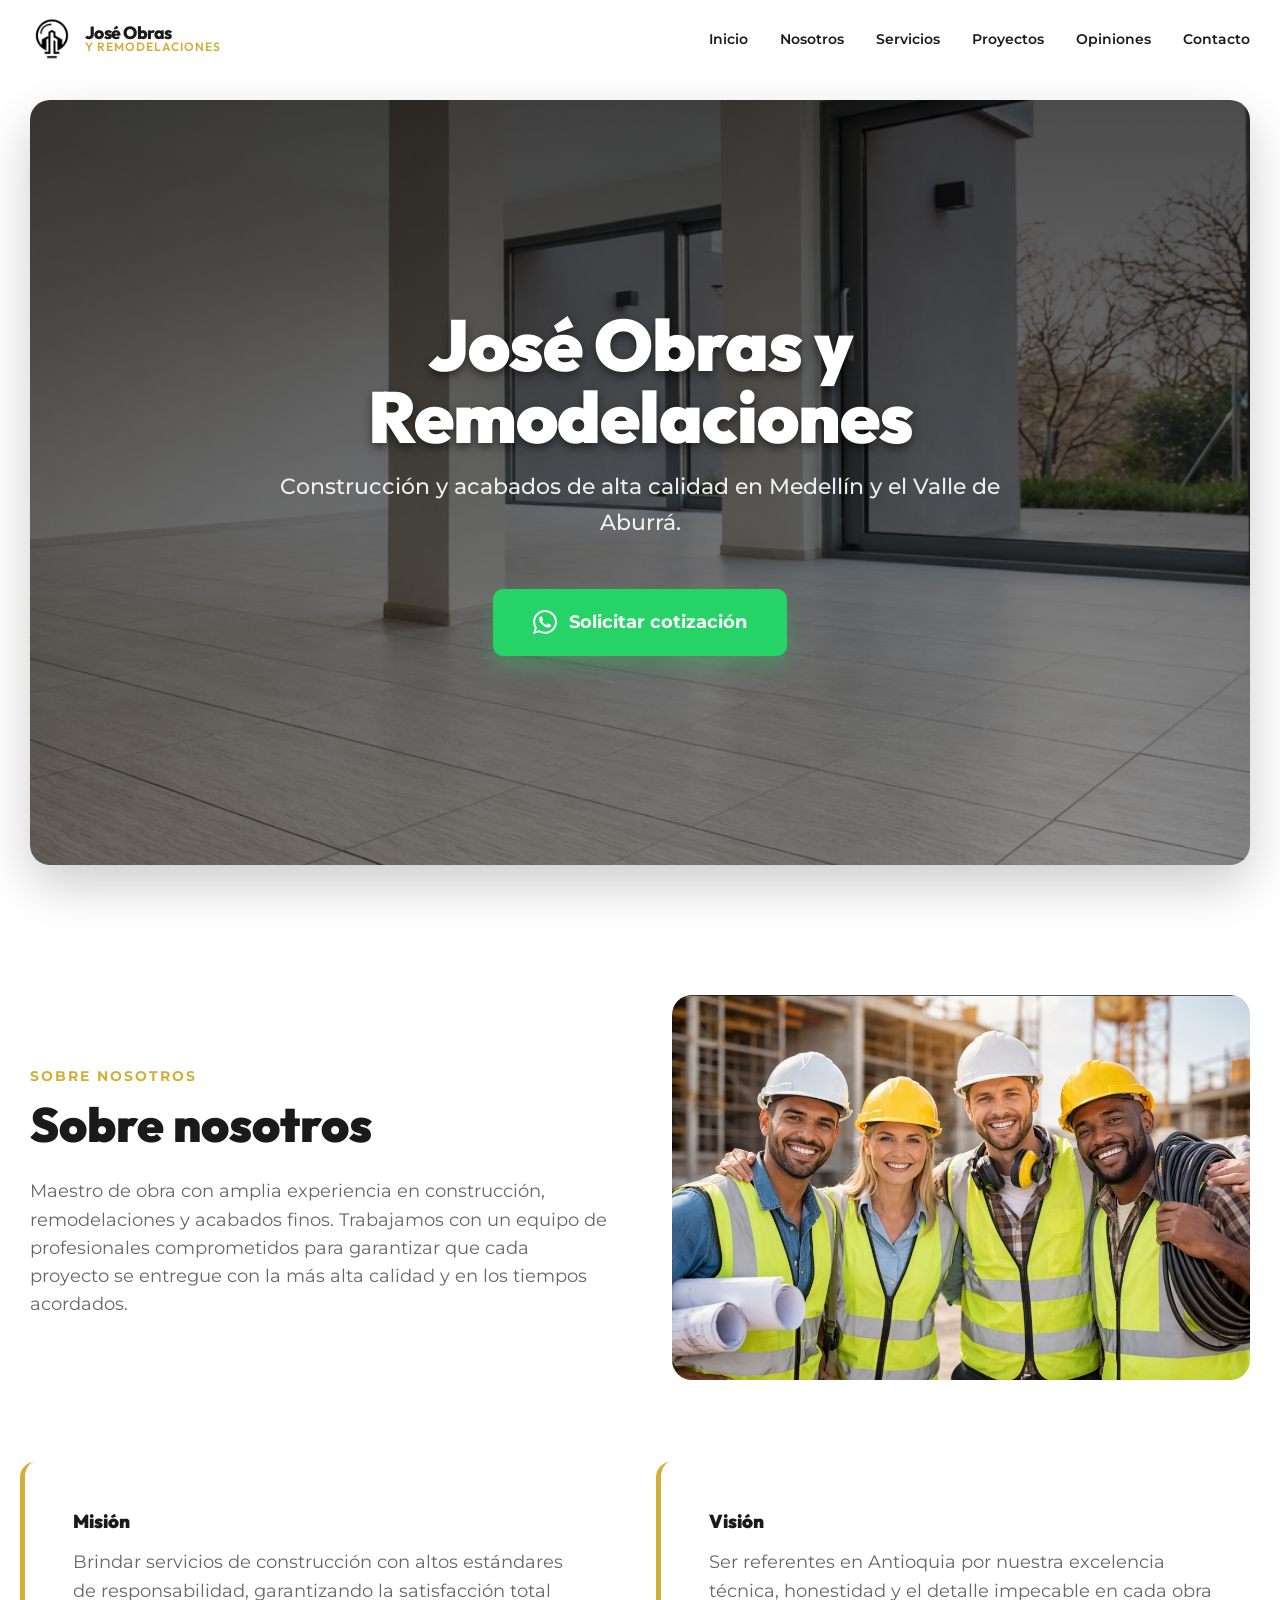
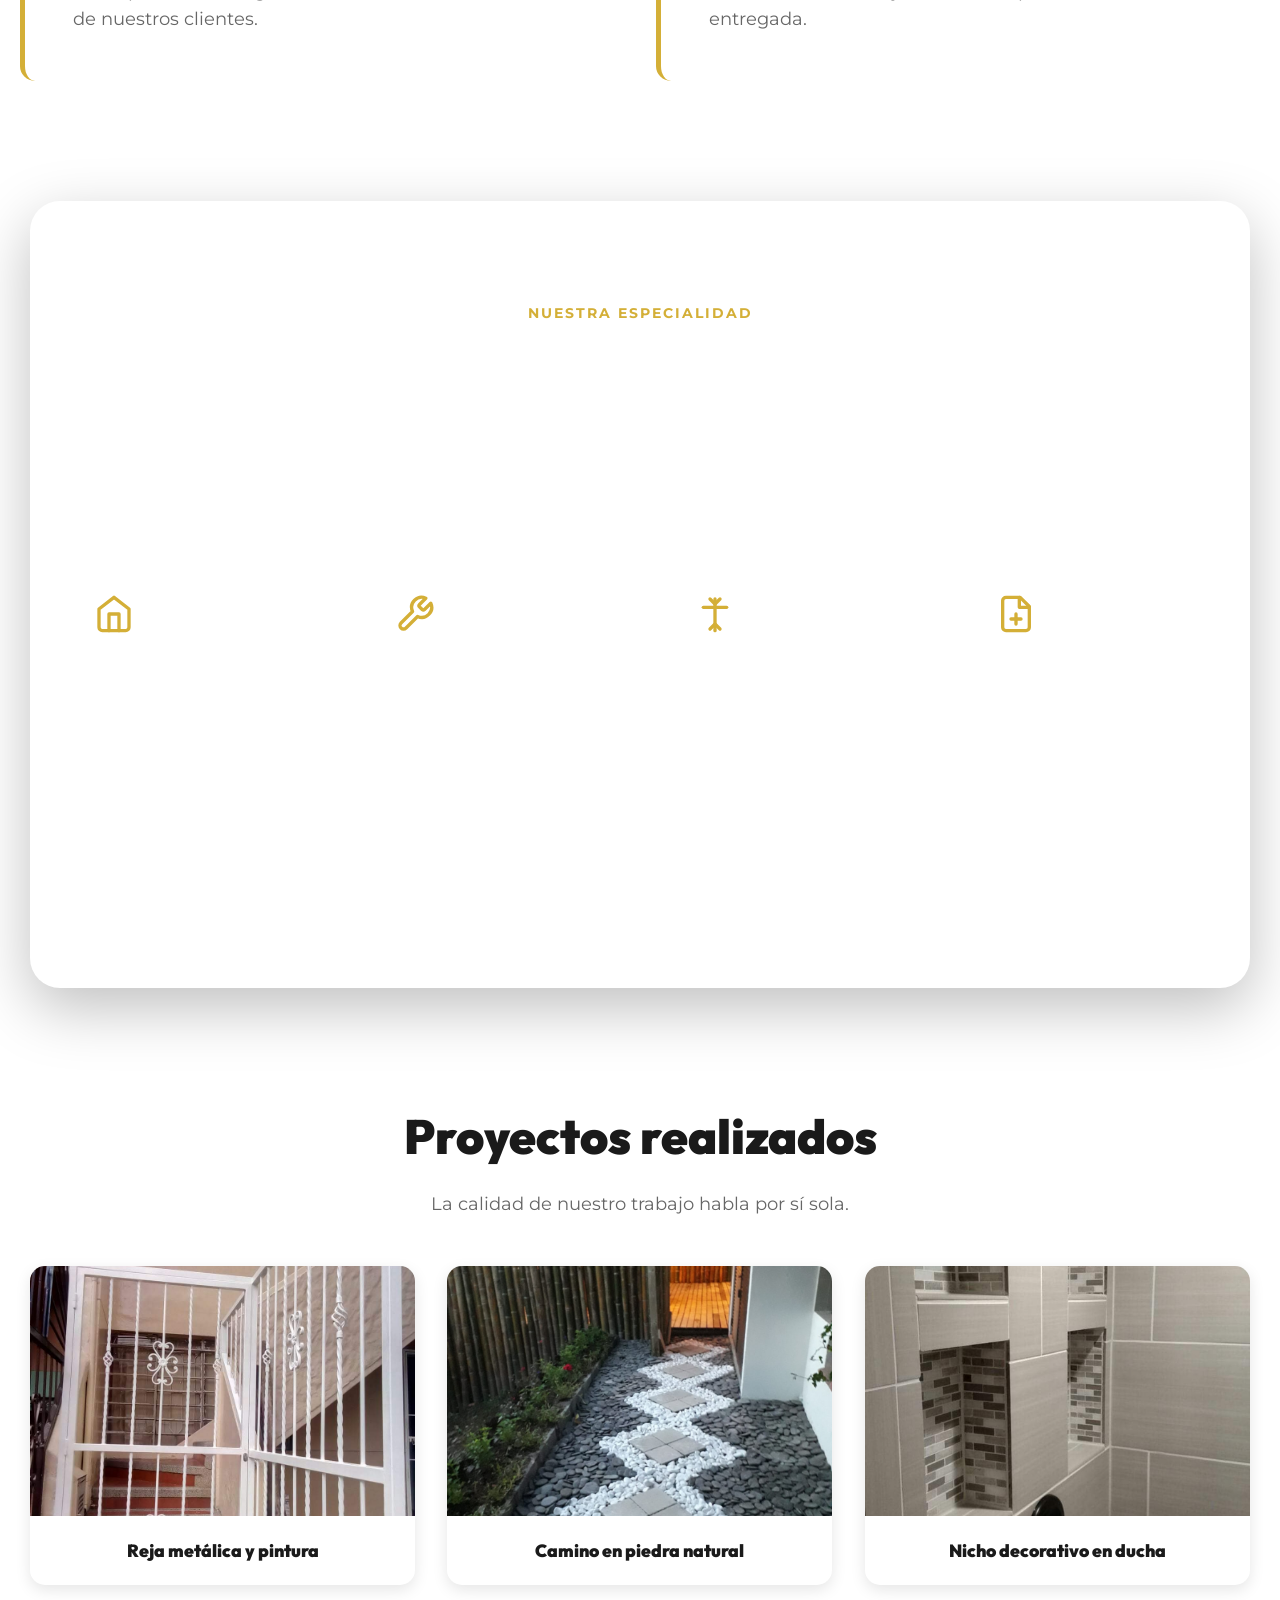
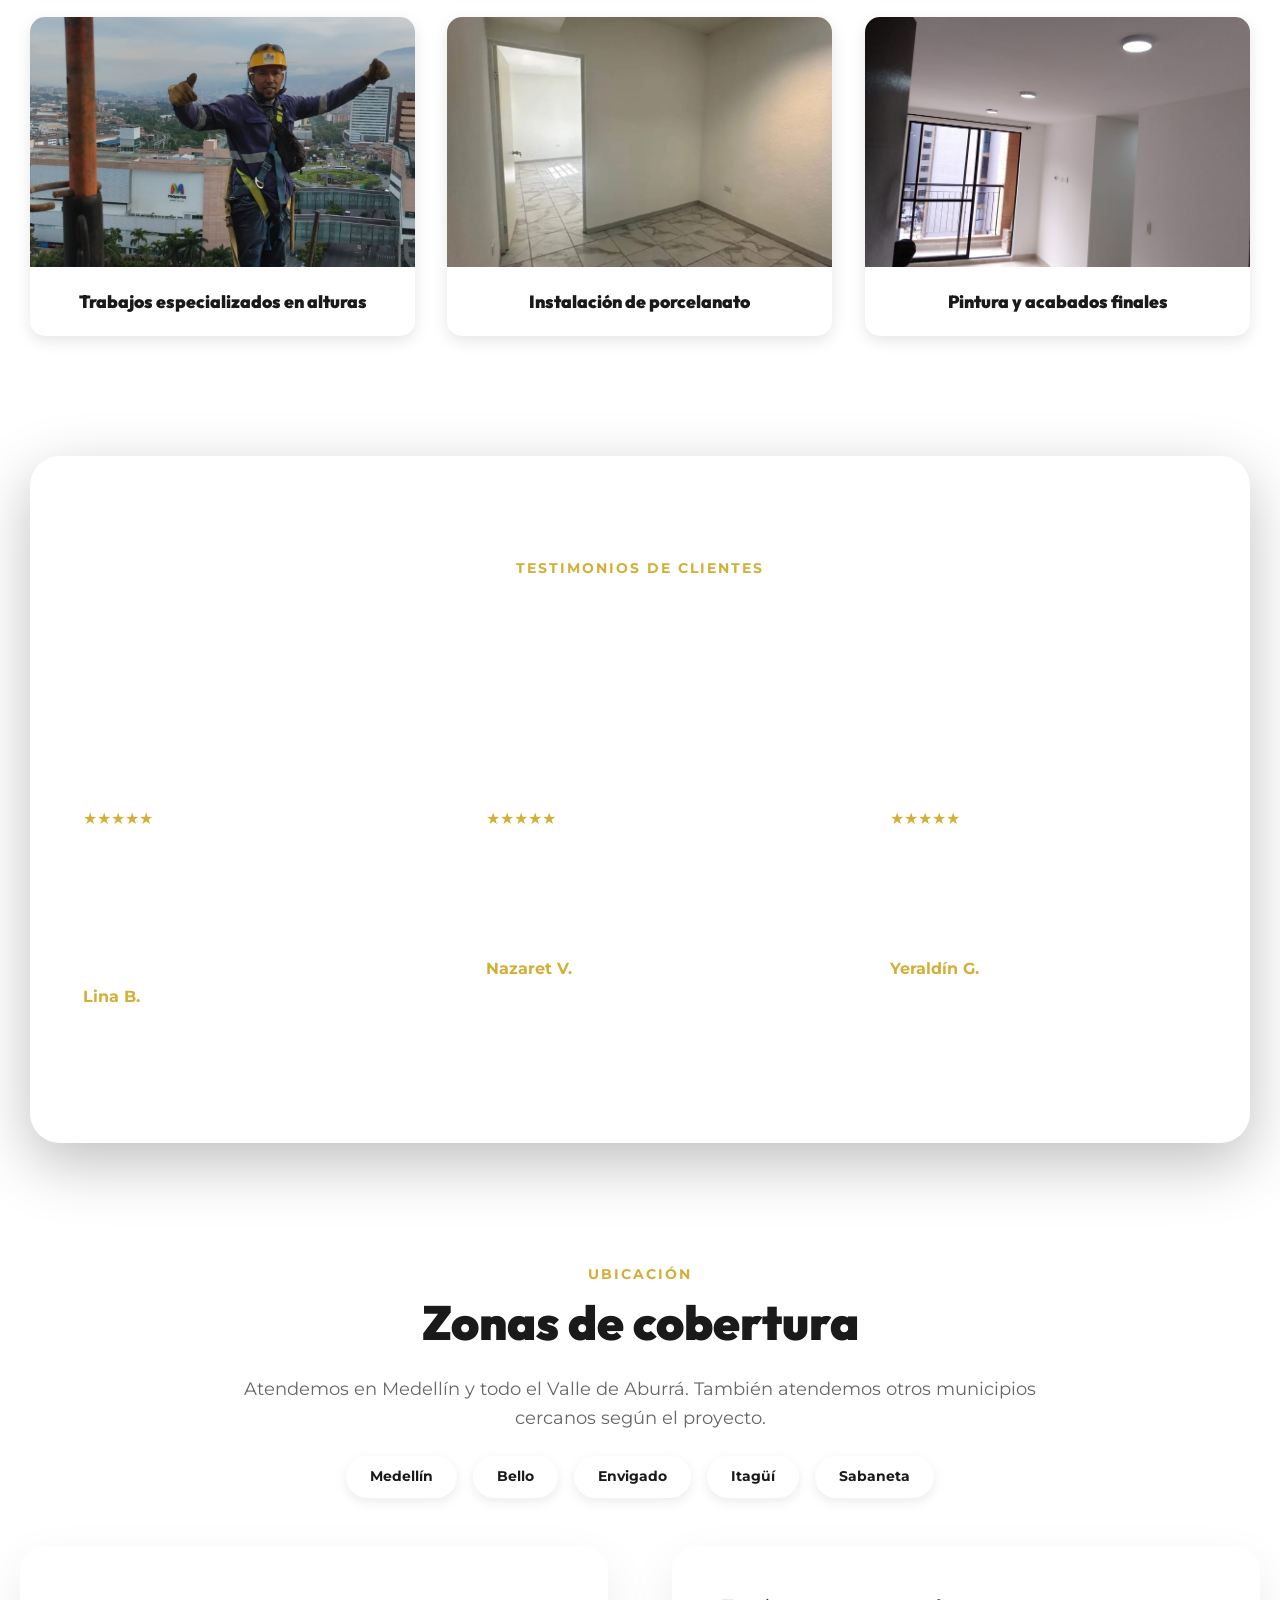
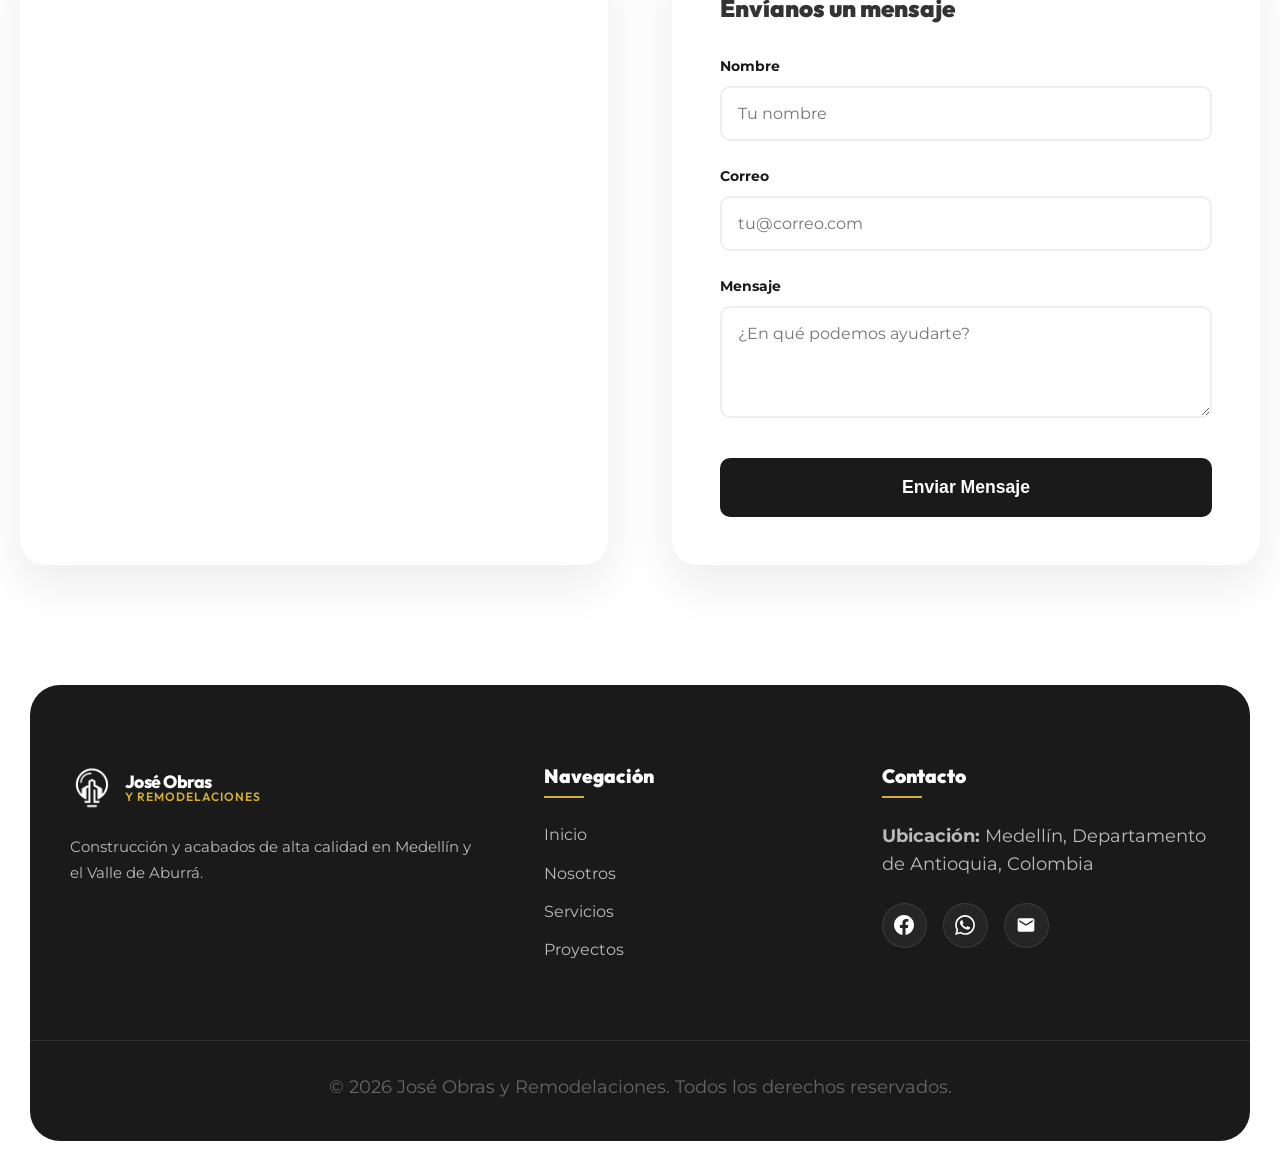
==== commit 6c3743b8: "style: add favicon, adjust layout responsiveness, and remove unused CSS comments" ====
--- a/index.html
+++ b/index.html
@@ -8,6 +8,7 @@
   <link rel="stylesheet" href="02-estilos.css">
   <link href="https://fonts.googleapis.com/css2?family=Montserrat:wght@400;700&family=Outfit:wght@700&display=swap"
     rel="stylesheet">
+  <link rel="icon" type="image/png" href="04-imagen.img/85005.png">
 </head>
 
 <body>
@@ -73,7 +74,6 @@
           </div>
         </div>
 
-        <!-- Misión y Visión integradas -->
         <div class="mission-vision-container">
           <div class="card-modern">
             <h3>Misión</h3>
--- a/02-estilos.css
+++ b/02-estilos.css
@@ -102,7 +102,7 @@
   display: flex;
   justify-content: space-between;
   align-items: center;
-  padding: 0 20px;
+  padding: 0 30px;
 }
 
 .nav-brand {
@@ -140,7 +140,6 @@
   font-weight: 600;
   text-transform: uppercase;
   color: var(--primary);
-  /* Acento en dorado para la segunda línea */
   letter-spacing: 1px;
 }
 
@@ -207,6 +206,7 @@
 }
 
 .hero-text {
+  padding: 20px;
   max-width: 900px;
   animation: fadeIn 1s ease-out;
 }
@@ -270,6 +270,14 @@
   padding: 10px;
 }
 
+@media (min-width: 993px) {
+
+  .text-content h2,
+  .text-content .section-subtitle {
+    text-align: left;
+  }
+}
+
 .container-flex {
   max-width: var(--container-width);
   margin: 0 auto;
@@ -281,7 +289,6 @@
 .img-styled {
   width: 100%;
   border-radius: 20px;
-  /* box-shadow: 20px 20px 0 var(--primary); */
   transition: var(--transition);
 }
 
@@ -310,7 +317,6 @@
   border-left: 5px solid var(--primary);
 }
 
-/* Services & Dark Sections (Solid Premium Style) */
 .service-bg,
 .testimonial-bg {
   color: var(--white);
@@ -362,13 +368,23 @@
   transition: var(--transition);
 }
 
+@media (min-width: 1022px) {
+  .services-grid {
+    grid-template-columns: repeat(4, 1fr);
+    gap: 1.5rem;
+  }
+
+  .service-item {
+    padding: 2.5rem 1.5rem;
+  }
+}
+
 .service-icon {
   color: var(--primary);
   margin-bottom: 2rem;
   display: inline-block;
   padding: 1.2rem;
   border-radius: 15px;
-  /* background: rgba(212, 175, 55, 0.1); */
 }
 
 .service-number {
@@ -379,7 +395,6 @@
   font-size: 3rem;
   font-weight: 900;
   color: rgba(255, 255, 255, 0.03);
-  /* Número fantasma decorativo */
   line-height: 1;
 }
 
@@ -401,6 +416,7 @@
   display: grid;
   grid-template-columns: repeat(auto-fill, minmax(350px, 1fr));
   gap: 2rem;
+  padding: 0 10px;
   margin-top: 3rem;
 }
 
@@ -413,7 +429,6 @@
   display: block;
   text-decoration: none;
   will-change: transform;
-  /* Optimiza la animación */
 }
 
 .project-card:hover {
@@ -821,9 +836,13 @@
 /* Responsive */
 @media (max-width: 992px) {
   .hero-section {
-    margin: 80px auto;
-    height: 70vh;
+    margin: 80px auto 60px;
+    height: calc(100vh - 140px);
     border-radius: 25px;
+  }
+
+  .hero-title {
+    font-size: clamp(2rem, 8vw, 3.5rem);
   }
 
   .contact-combined-grid {
@@ -841,10 +860,19 @@
   }
 
   .container-grid,
-  .zones-content {
+  .zones-content,
+  .main-footer .footer-grid {
     grid-template-columns: 1fr;
     gap: 2rem;
     text-align: center;
+  }
+
+  .social-links {
+    justify-content: center;
+  }
+
+  .main-footer .nav-brand {
+    justify-content: center;
   }
 
   .header-content {
@@ -853,7 +881,8 @@
     gap: 1rem;
   }
 
-  .container-flex {
+  .container-flex,
+  .mission-vision-container {
     flex-direction: column;
   }
 }
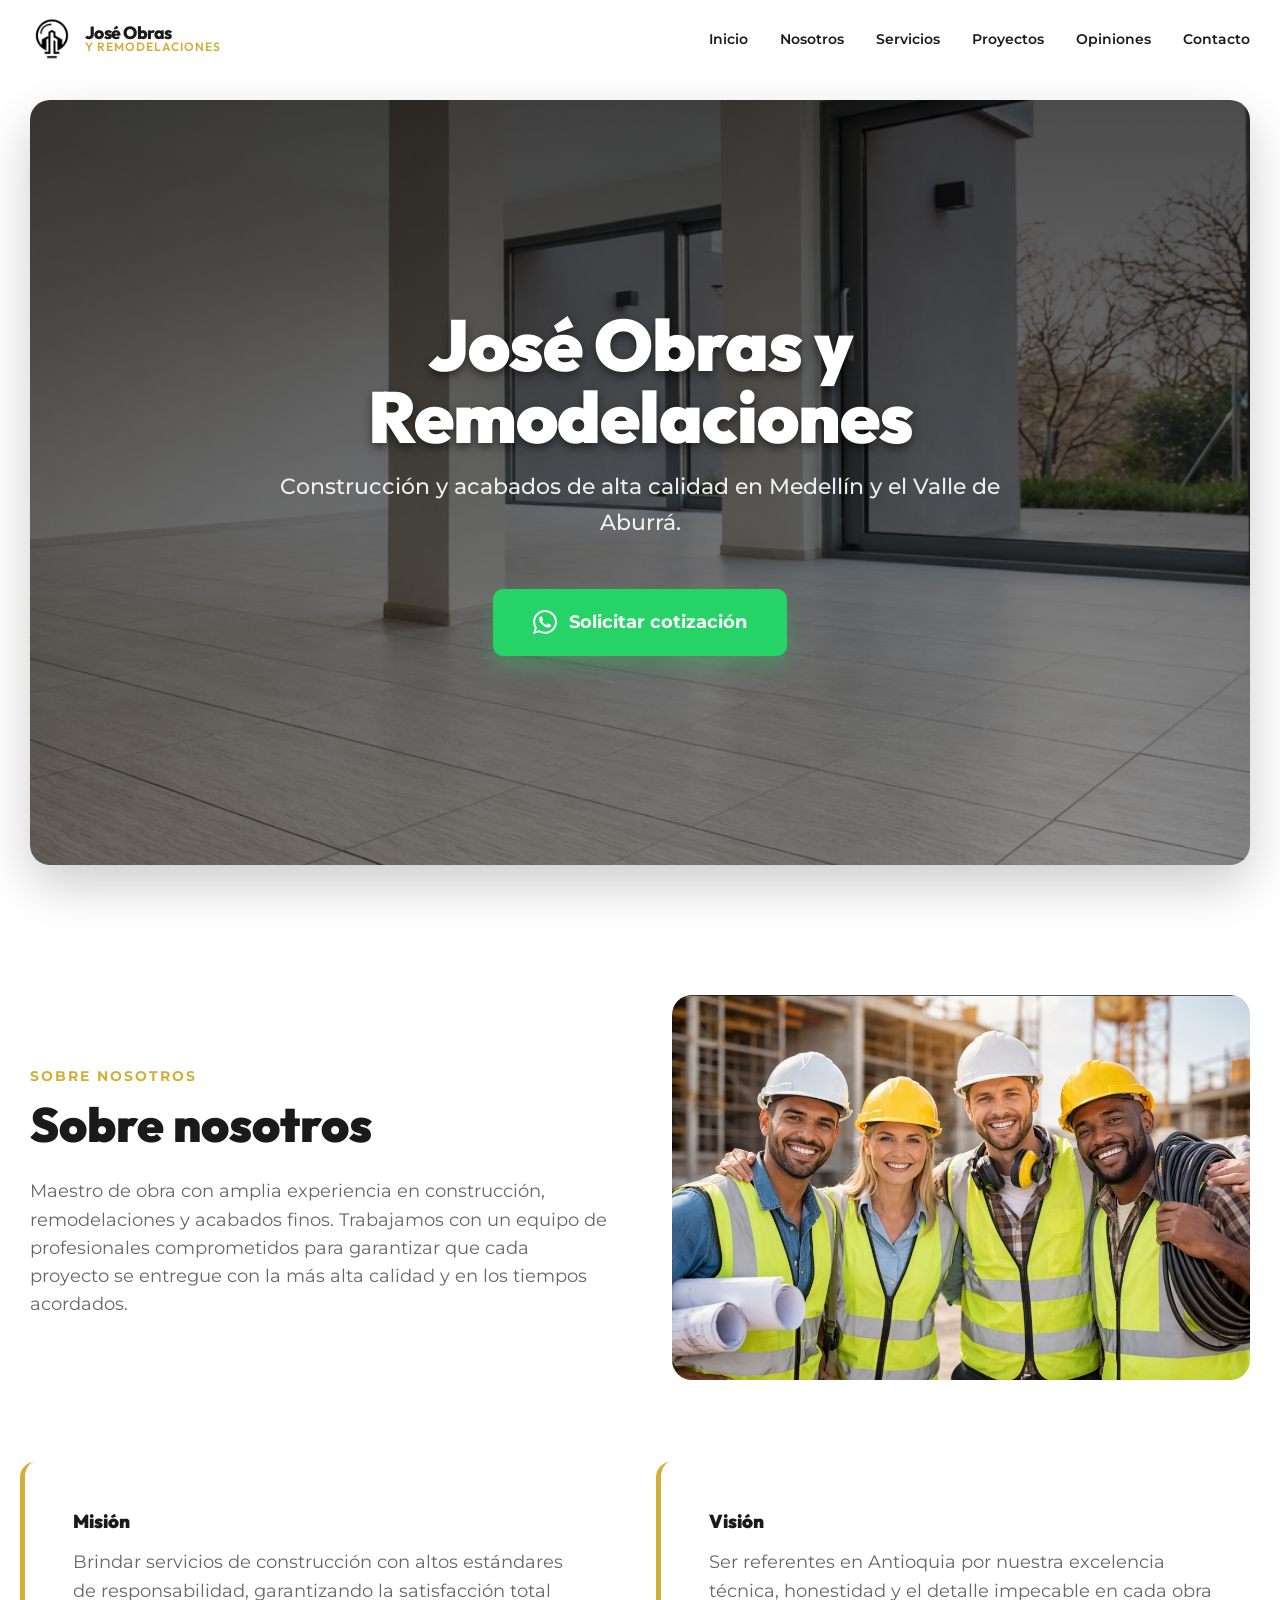
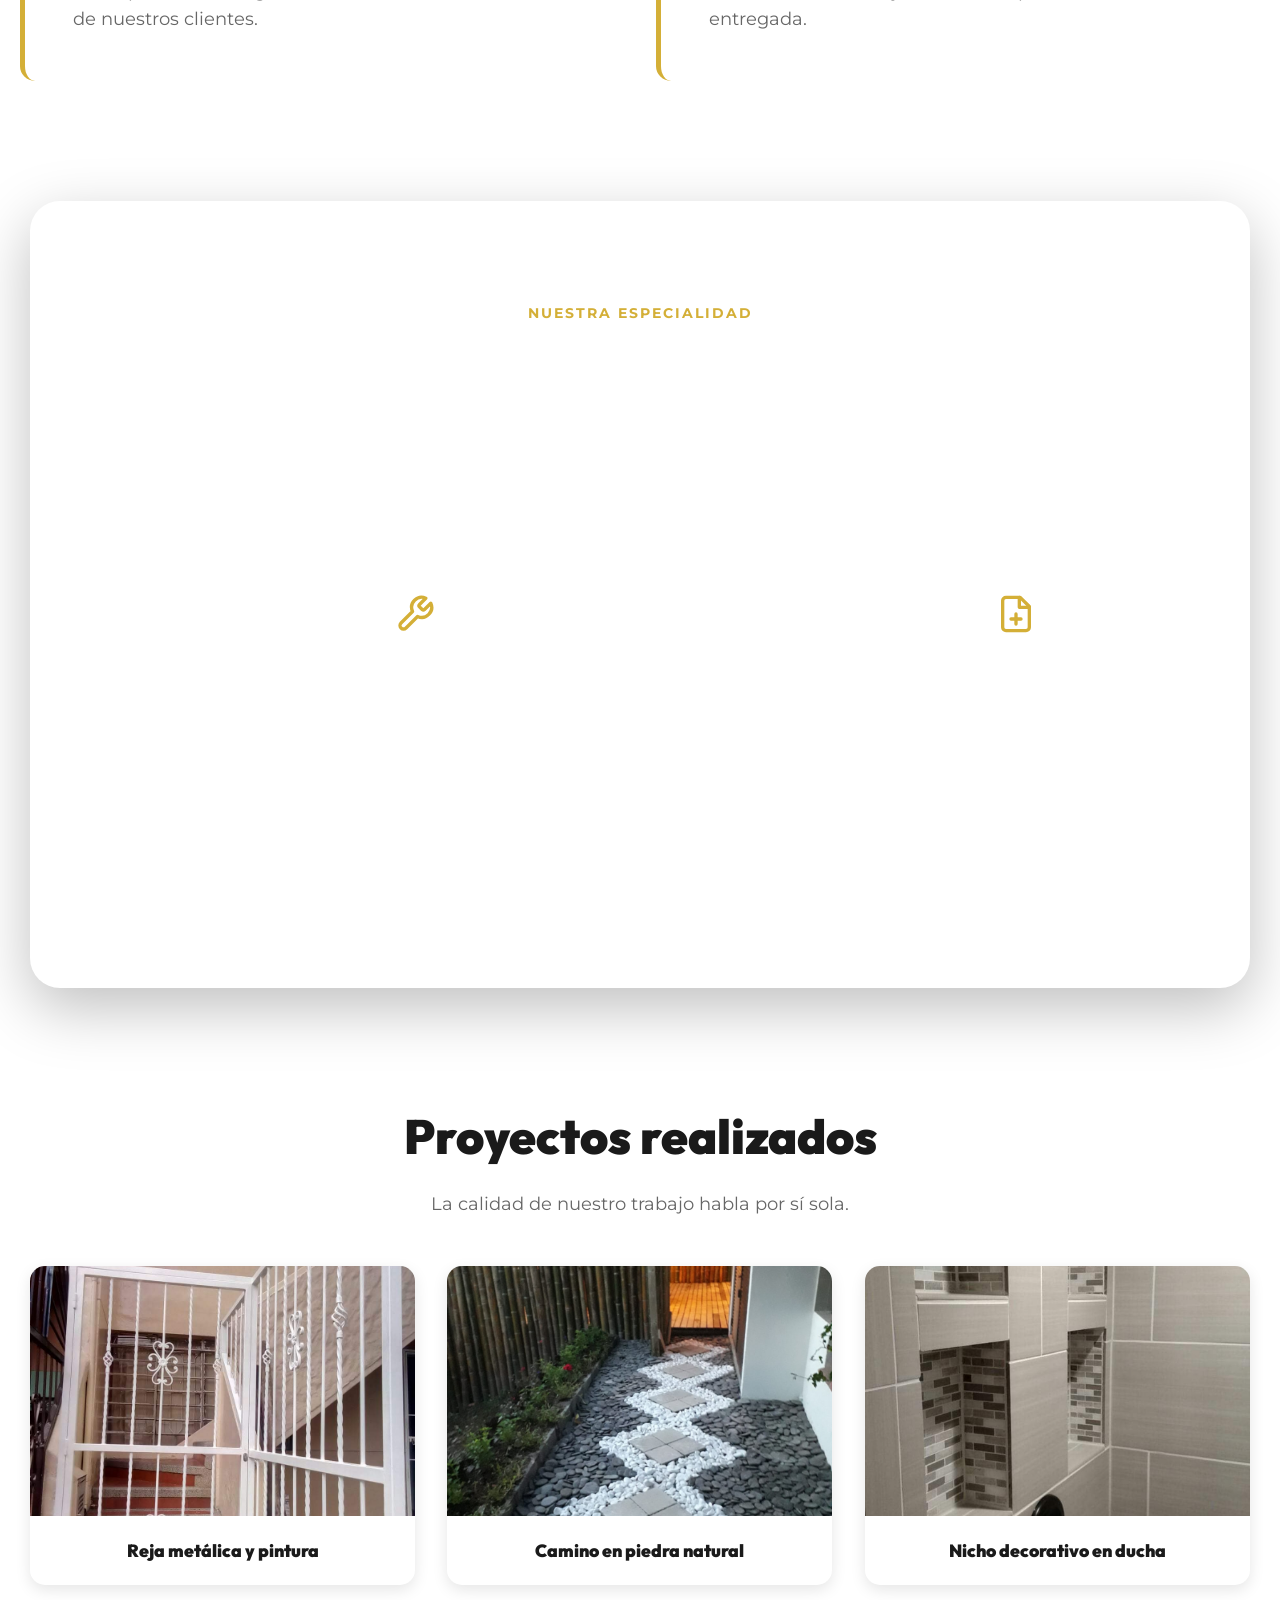
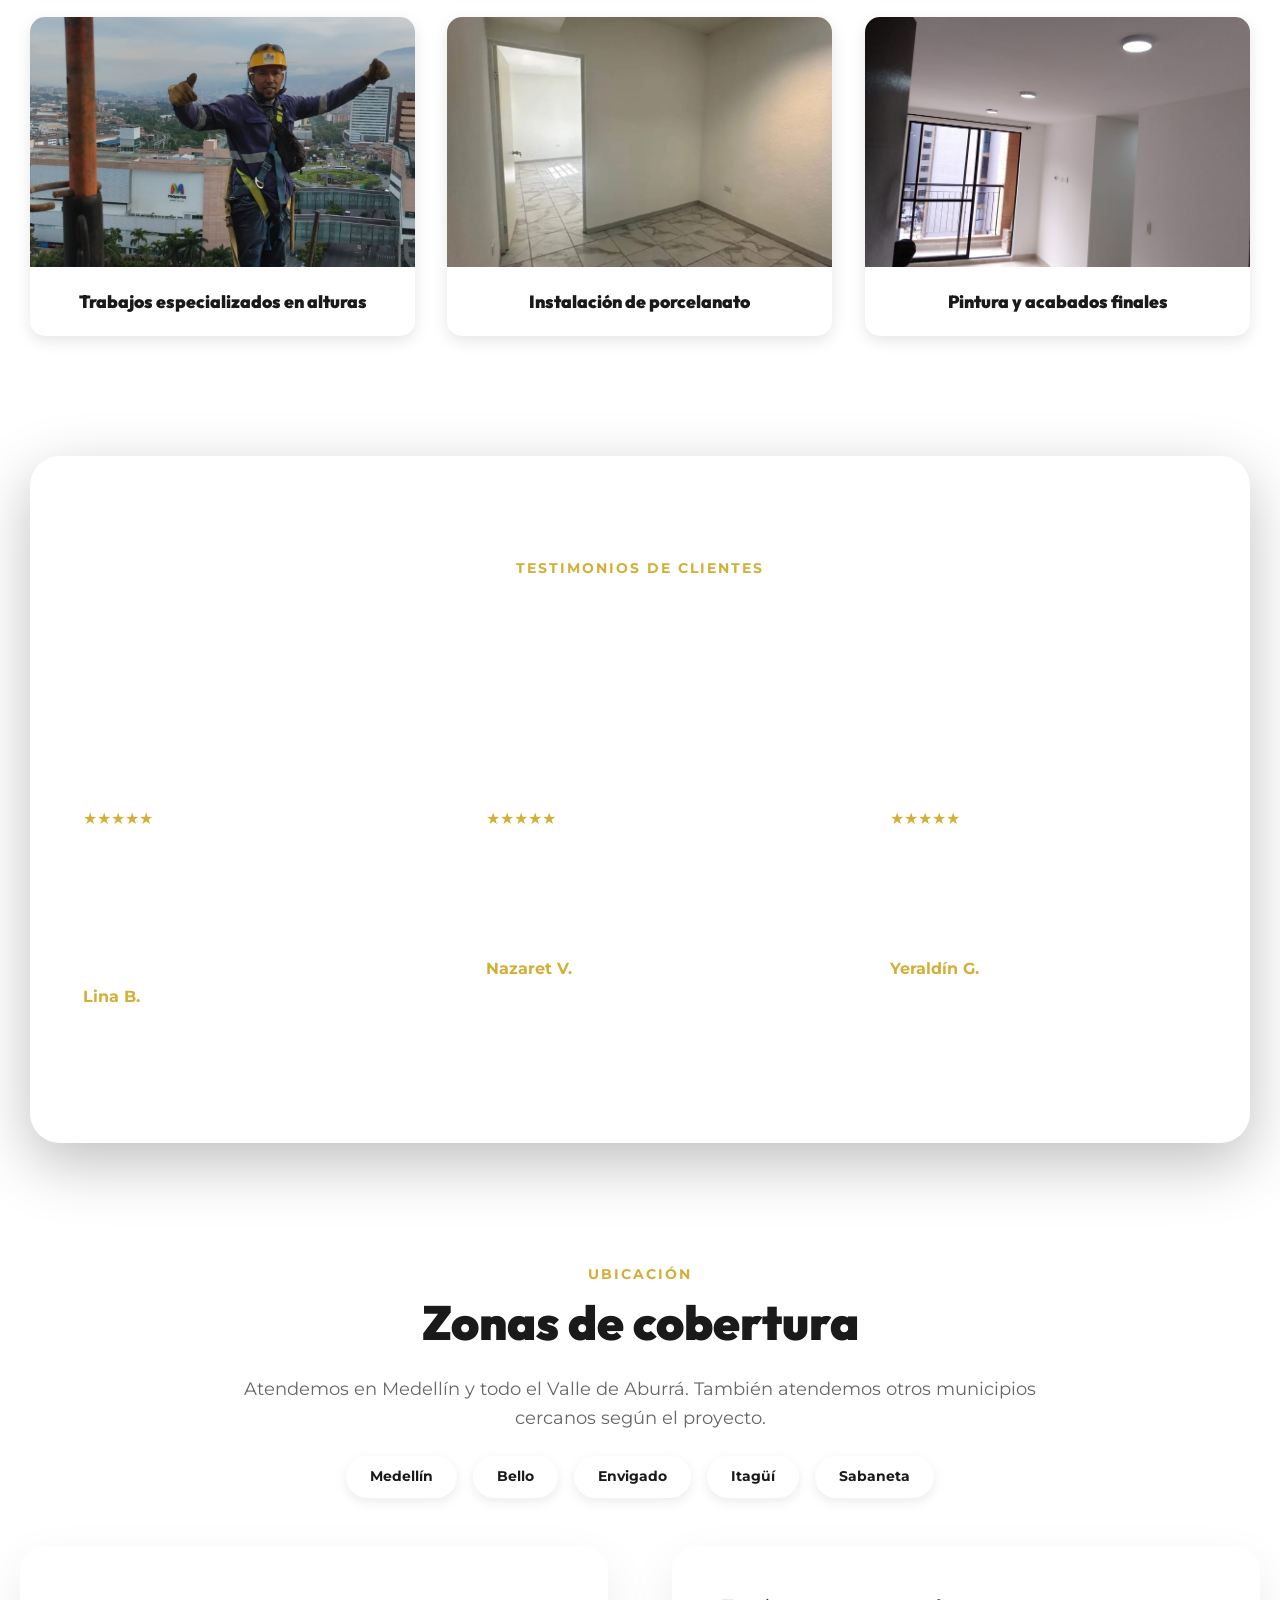
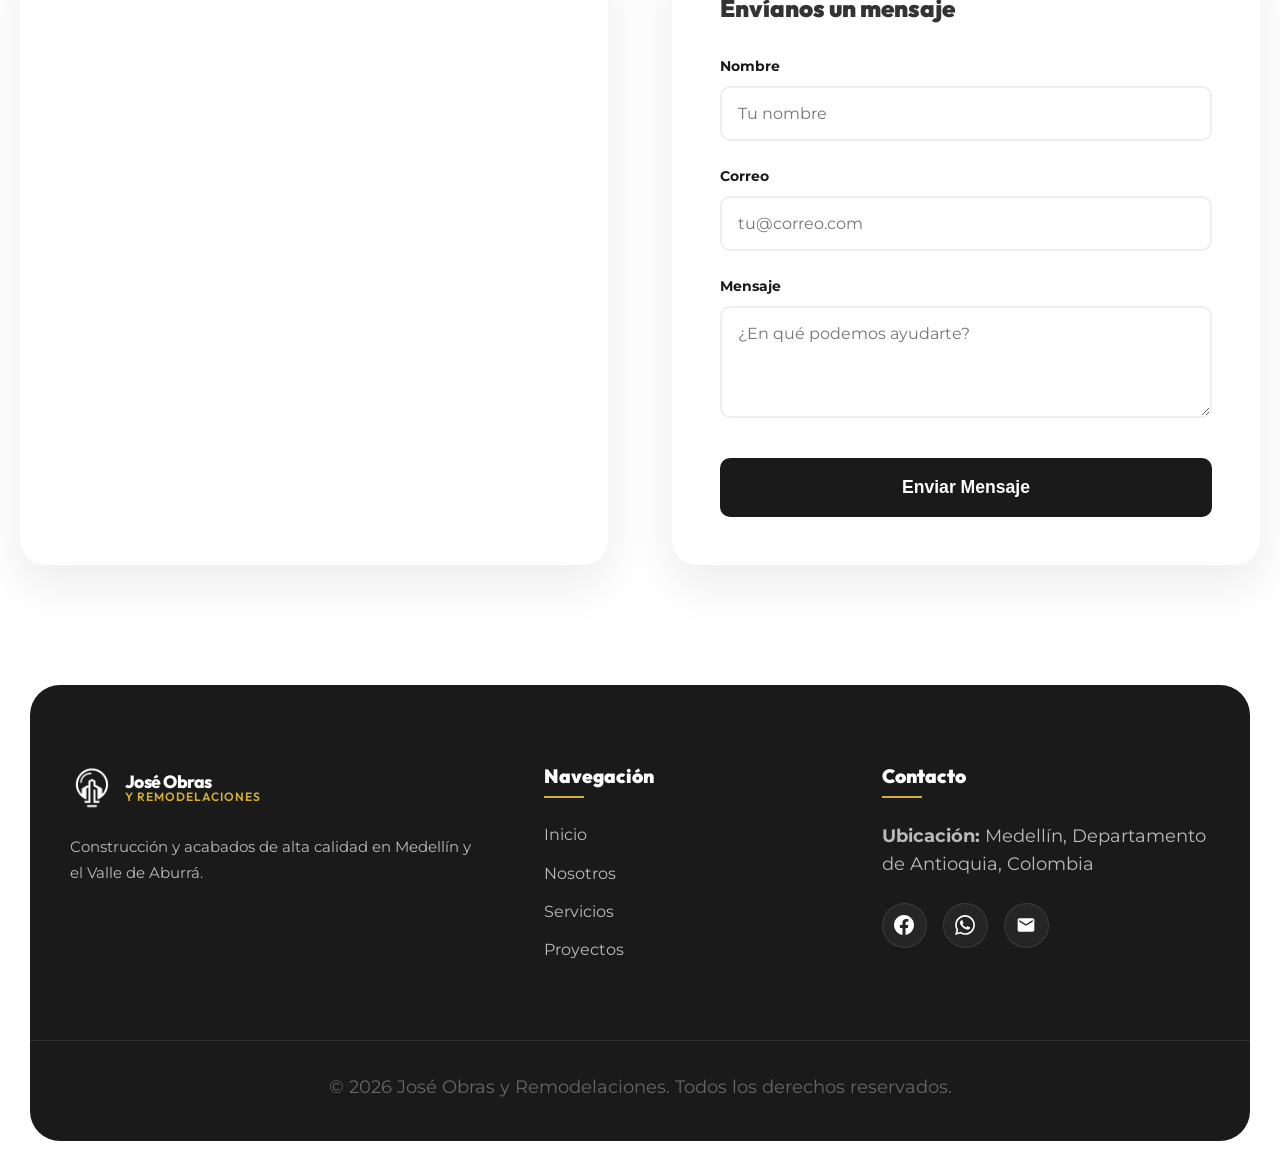
==== commit 11745cdb: "feat: implement 404 error page and link project cards to it" ====
--- a/index.html
+++ b/index.html
@@ -162,37 +162,37 @@
         <h2>Proyectos realizados</h2>
         <p class="section-description">La calidad de nuestro trabajo habla por sí sola.</p>
         <div class="projects-grid">
-          <a href="#" class="project-card">
+          <a href="404.html" class="project-card">
             <div class="img-wrapper"><img src="04-imagen.img/Im 1.jpg" alt="Proyecto 1"></div>
             <div class="project-info">
               <h4>Reja metálica y pintura</h4>
             </div>
           </a>
-          <a href="#" class="project-card">
+          <a href="404.html" class="project-card">
             <div class="img-wrapper"><img src="04-imagen.img/Im 2.jpg" alt="Proyecto 2"></div>
             <div class="project-info">
               <h4>Camino en piedra natural</h4>
             </div>
           </a>
-          <a href="#" class="project-card">
+          <a href="404.html" class="project-card">
             <div class="img-wrapper"><img src="04-imagen.img/Im 3.jpg" alt="Proyecto 3"></div>
             <div class="project-info">
               <h4>Nicho decorativo en ducha</h4>
             </div>
           </a>
-          <a href="#" class="project-card">
+          <a href="404.html" class="project-card">
             <div class="img-wrapper"><img src="04-imagen.img/Im 4.jpg" alt="Proyecto 4"></div>
             <div class="project-info">
               <h4>Trabajos especializados en alturas</h4>
             </div>
           </a>
-          <a href="#" class="project-card">
+          <a href="404.html" class="project-card">
             <div class="img-wrapper"><img src="04-imagen.img/Im 6.jpg" alt="Proyecto 5"></div>
             <div class="project-info">
               <h4>Instalación de porcelanato</h4>
             </div>
           </a>
-          <a href="#" class="project-card">
+          <a href="404.html" class="project-card">
             <div class="img-wrapper"><img src="04-imagen.img/Im 7.jpg" alt="Proyecto 6"></div>
             <div class="project-info">
               <h4>Pintura y acabados finales</h4>
--- a/02-estilos.css
+++ b/02-estilos.css
@@ -828,6 +828,56 @@
   justify-content: center;
 }
 
+/* 404 Page */
+.error-section {
+  min-height: 80vh;
+  display: flex;
+  align-items: center;
+  justify-content: center;
+  text-align: center;
+  padding: 150px 20px 100px;
+}
+
+.error-content h1 {
+  font-size: clamp(6rem, 20vw, 10rem);
+  color: var(--primary);
+  margin-bottom: 0.5rem;
+  line-height: 1;
+  font-family: 'Outfit', sans-serif;
+  font-weight: 900;
+}
+
+.error-content h2 {
+  font-size: clamp(1.5rem, 4vw, 2.5rem);
+  margin-bottom: 1.5rem;
+}
+
+.error-content p {
+  margin-bottom: 2.5rem;
+  max-width: 500px;
+  margin-left: auto;
+  margin-right: auto;
+}
+
+.boton-retroceso {
+  background: var(--dark);
+  color: var(--white);
+  padding: 1.2rem 2.5rem;
+  border-radius: 10px;
+  text-decoration: none;
+  font-weight: 700;
+  transition: var(--transition);
+  display: inline-block;
+}
+
+.boton-retroceso:hover {
+  background: var(--primary);
+  color: var(--dark);
+  transform: translateY(-3px);
+  box-shadow: 0 10px 20px rgba(0, 0, 0, 0.1);
+}
+
+
 .form-card h3 {
   margin-bottom: 2rem;
   font-size: 1.5rem;
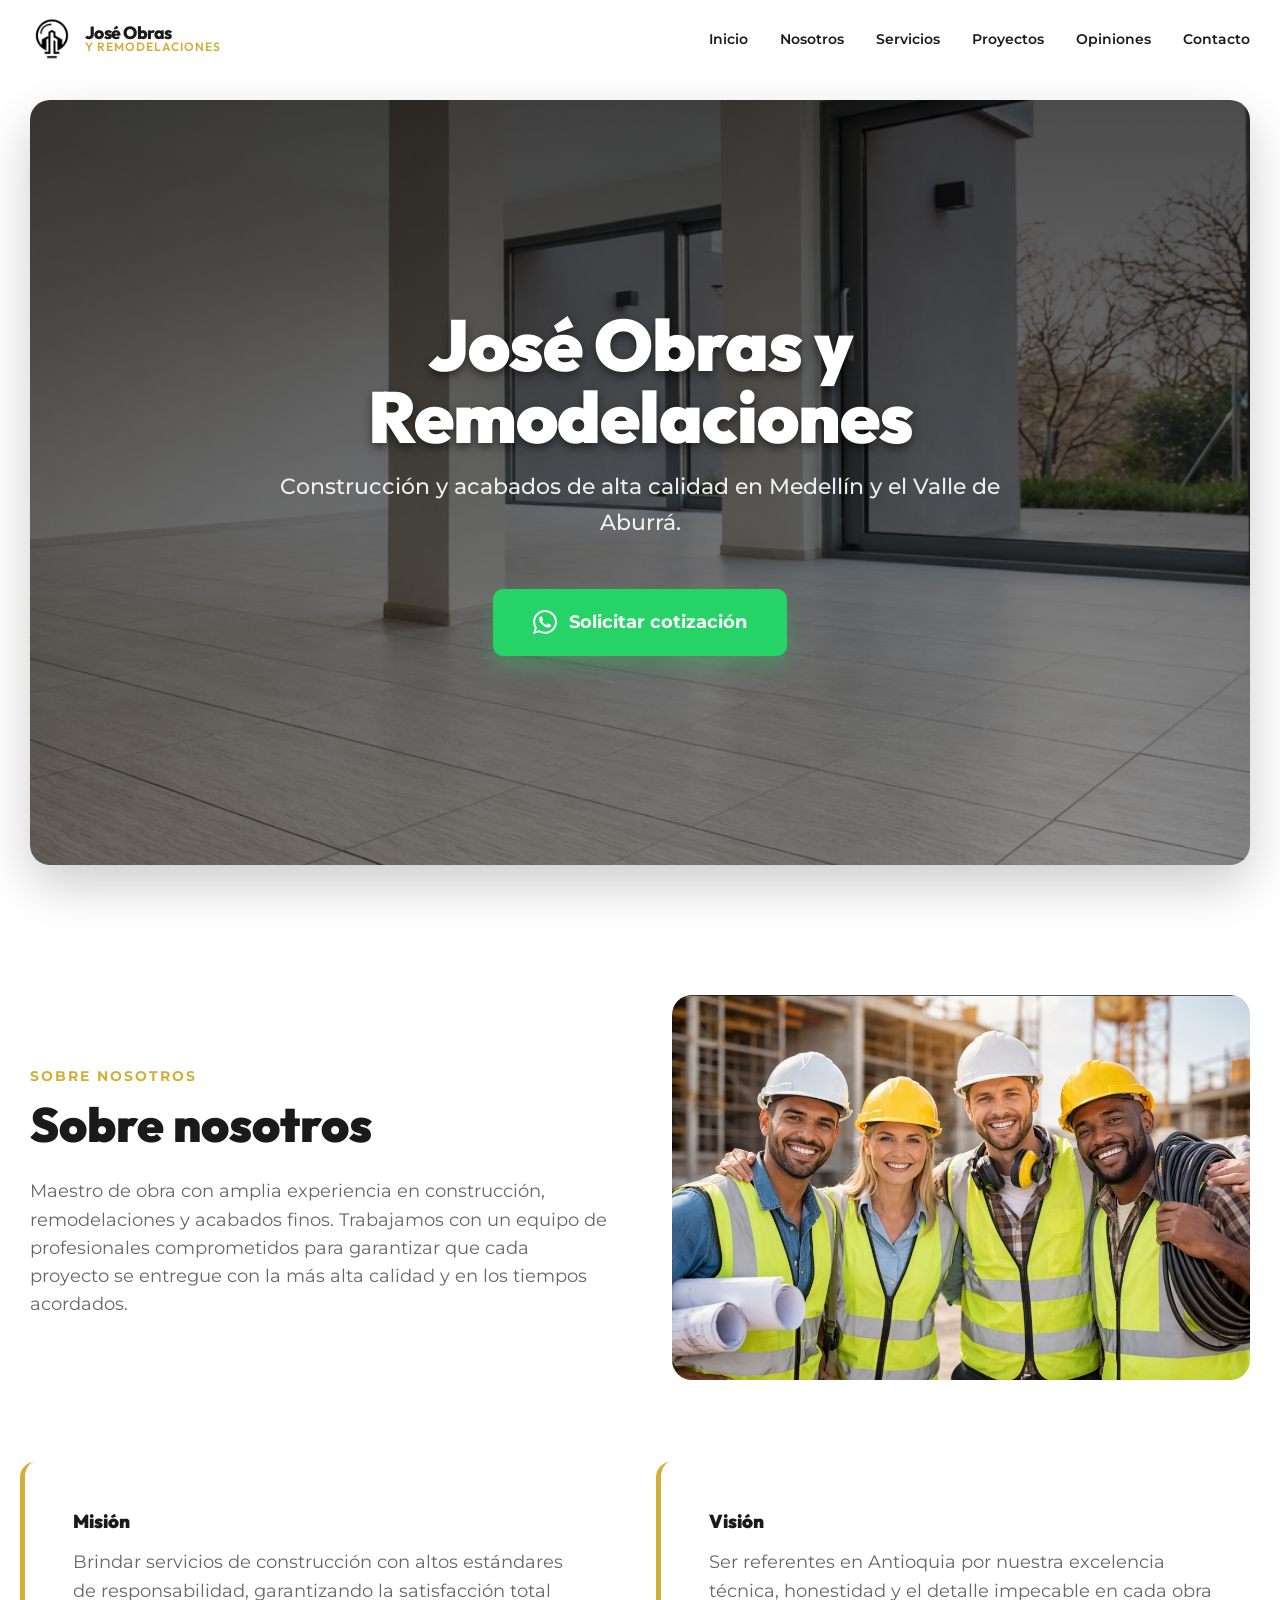
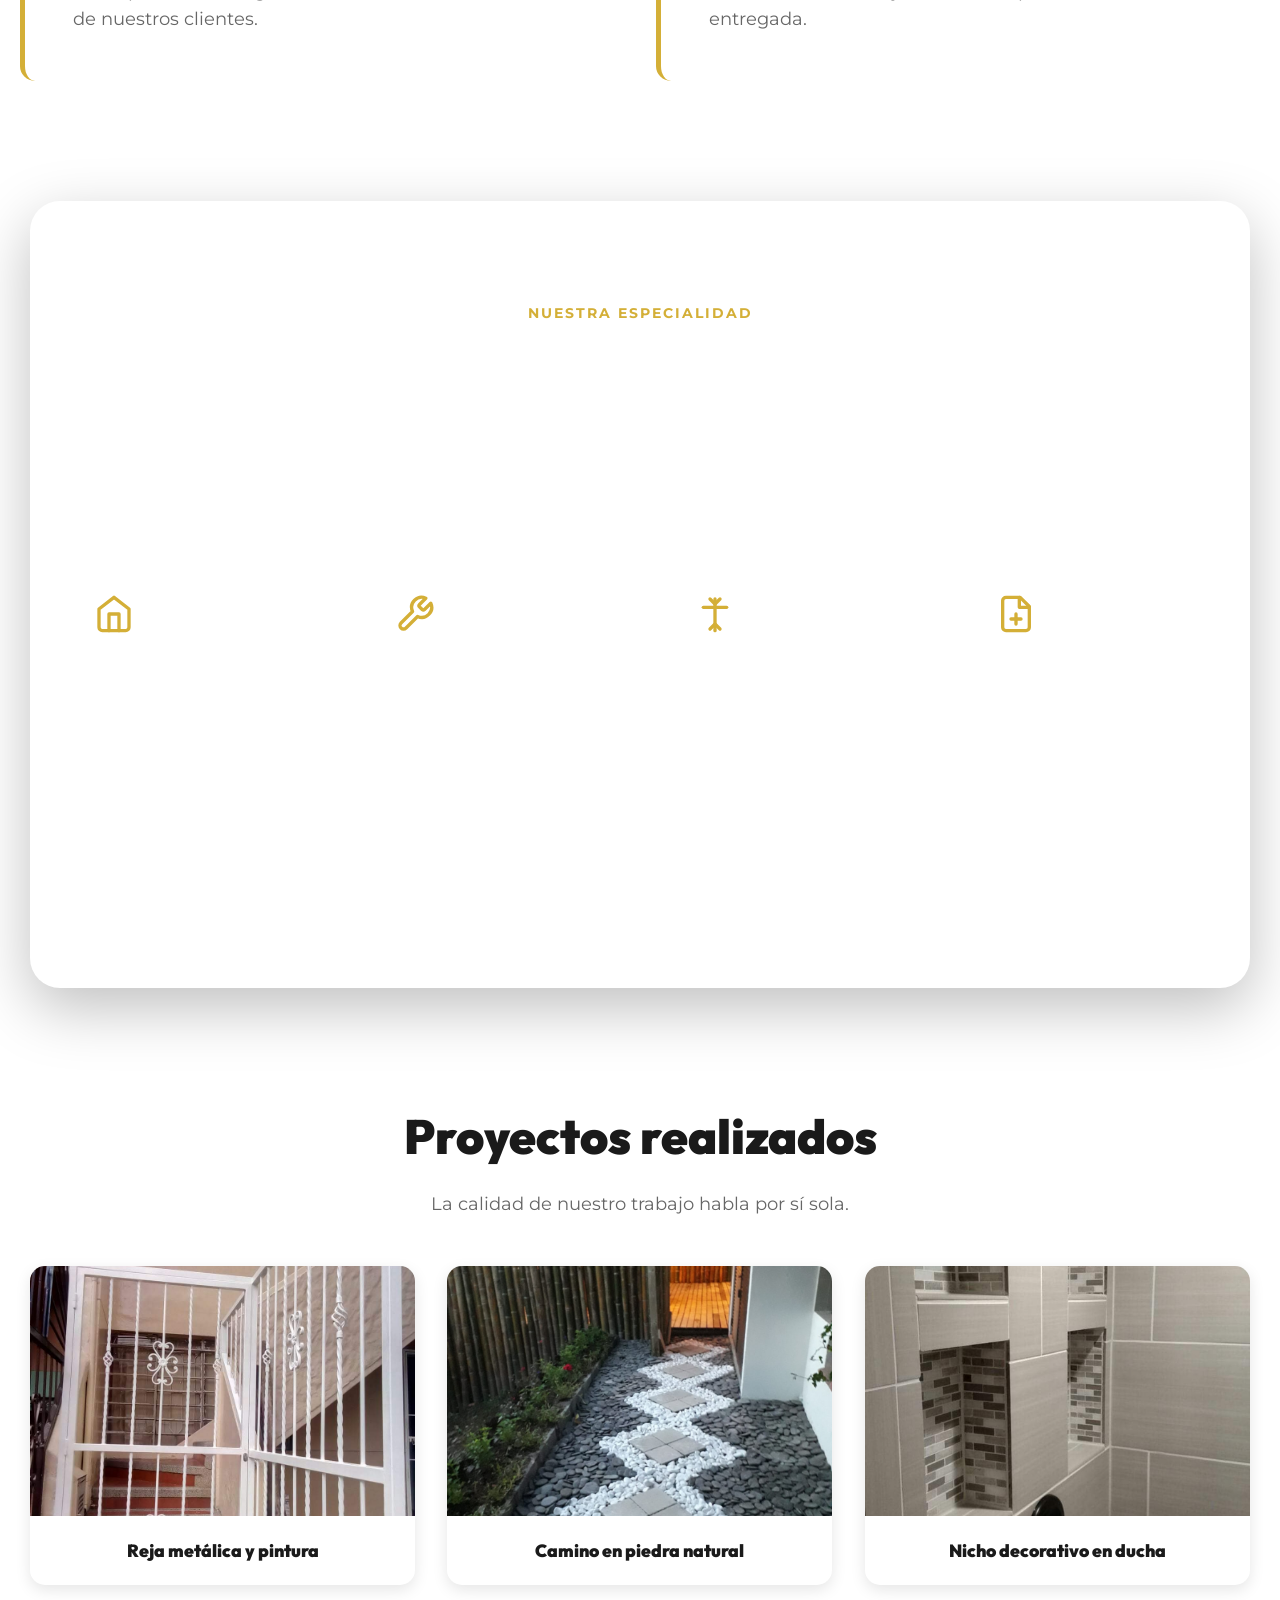
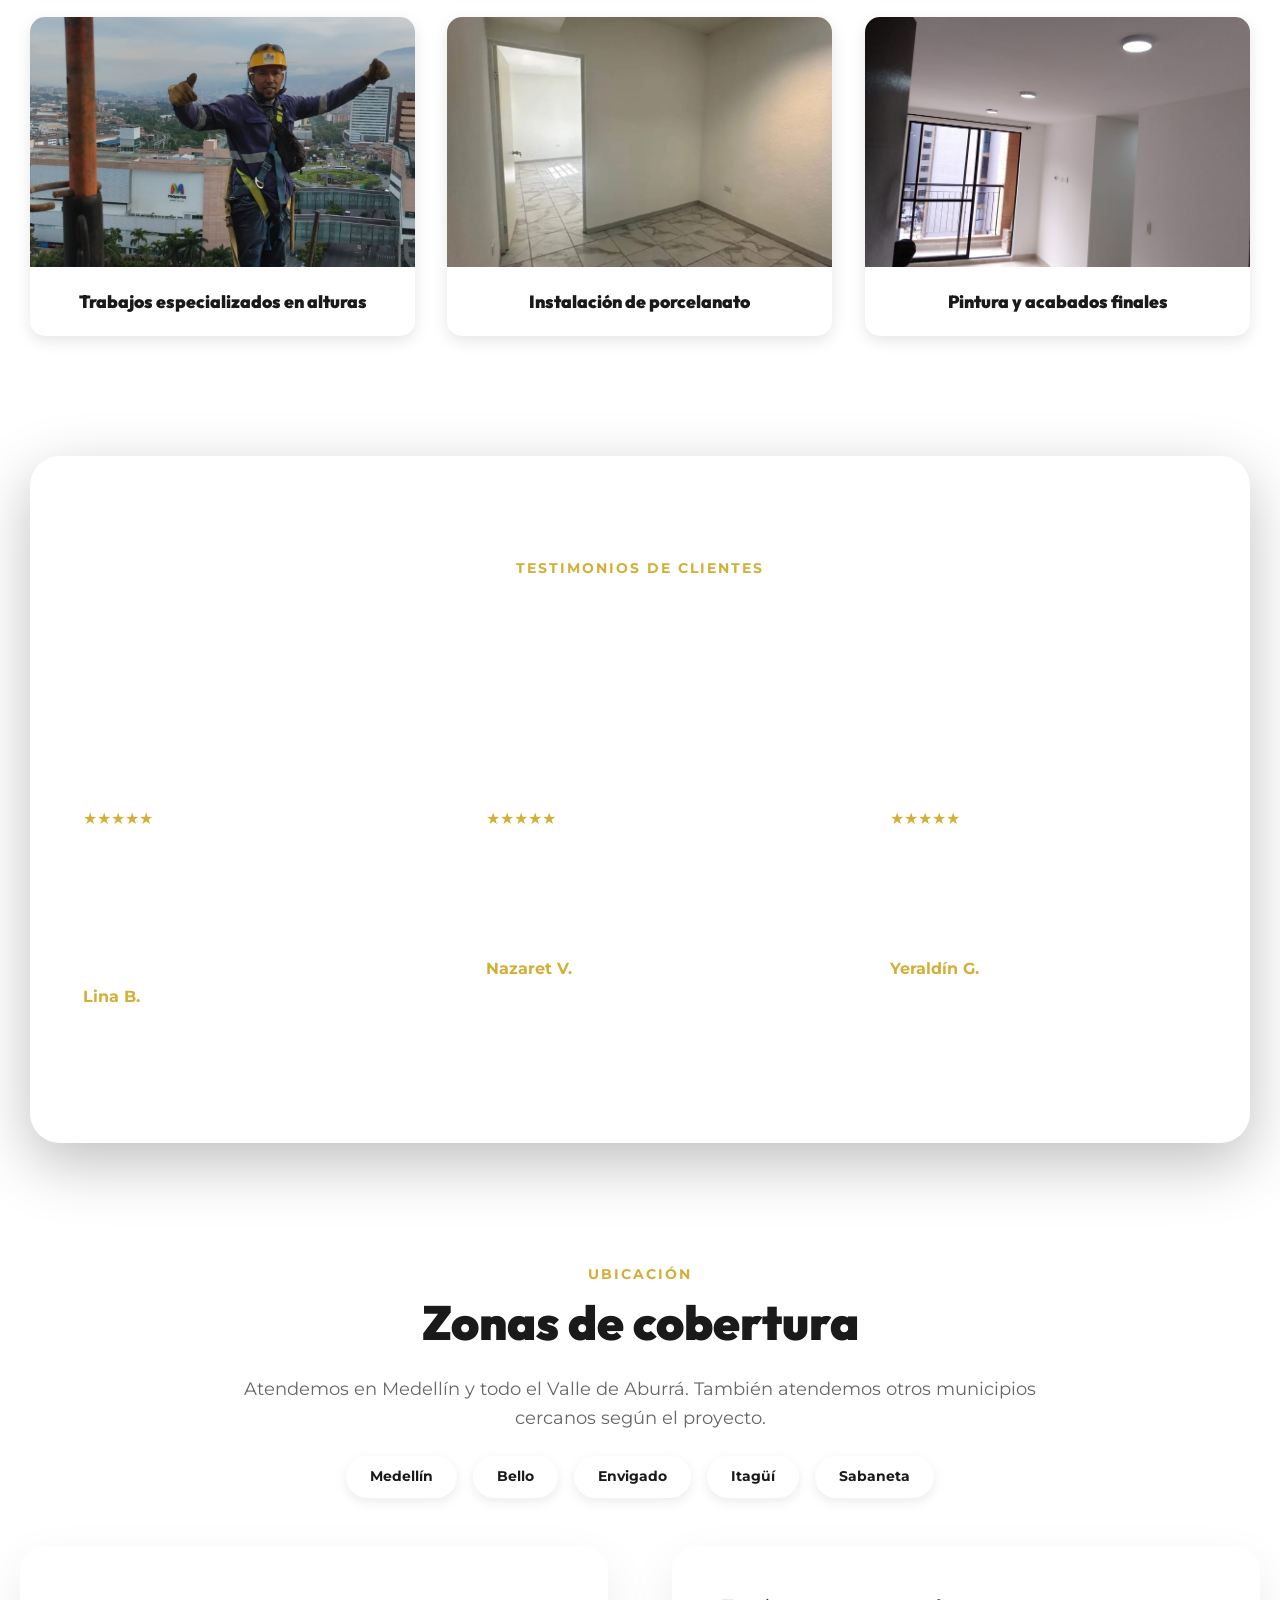
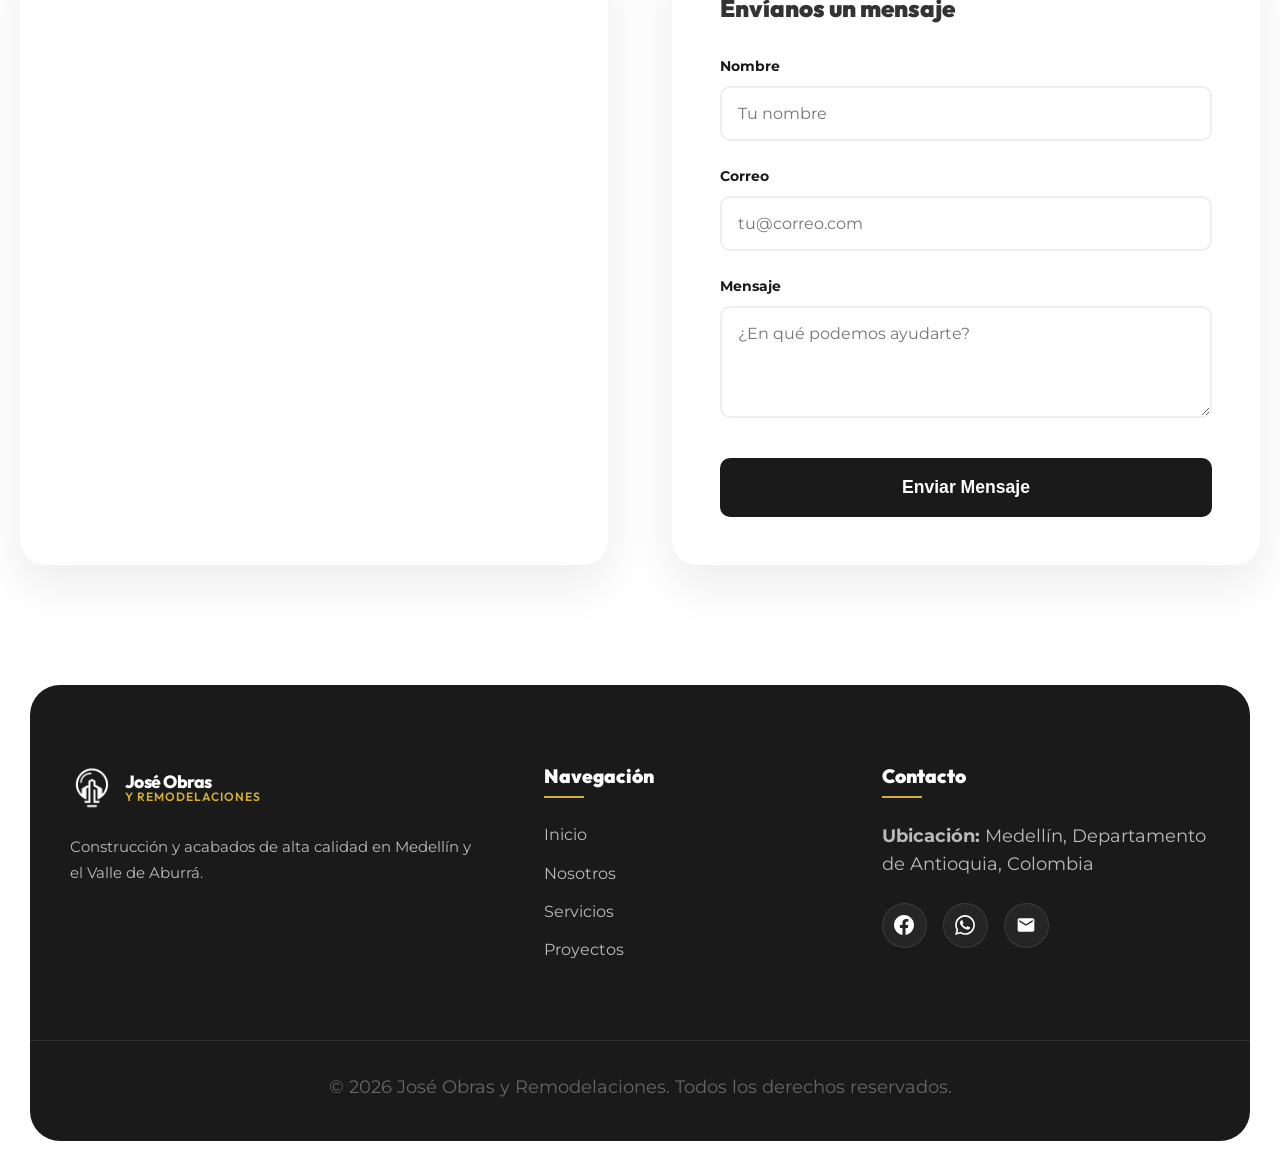
==== commit 8579de58: "feat: add construction landing page and update project links to redirect to it" ====
--- a/index.html
+++ b/index.html
@@ -162,37 +162,37 @@
         <h2>Proyectos realizados</h2>
         <p class="section-description">La calidad de nuestro trabajo habla por sí sola.</p>
         <div class="projects-grid">
-          <a href="404.html" class="project-card">
+          <a href="proximamente.html" class="project-card">
             <div class="img-wrapper"><img src="04-imagen.img/Im 1.jpg" alt="Proyecto 1"></div>
             <div class="project-info">
               <h4>Reja metálica y pintura</h4>
             </div>
           </a>
-          <a href="404.html" class="project-card">
+          <a href="proximamente.html" class="project-card">
             <div class="img-wrapper"><img src="04-imagen.img/Im 2.jpg" alt="Proyecto 2"></div>
             <div class="project-info">
               <h4>Camino en piedra natural</h4>
             </div>
           </a>
-          <a href="404.html" class="project-card">
+          <a href="proximamente.html" class="project-card">
             <div class="img-wrapper"><img src="04-imagen.img/Im 3.jpg" alt="Proyecto 3"></div>
             <div class="project-info">
               <h4>Nicho decorativo en ducha</h4>
             </div>
           </a>
-          <a href="404.html" class="project-card">
+          <a href="proximamente.html" class="project-card">
             <div class="img-wrapper"><img src="04-imagen.img/Im 4.jpg" alt="Proyecto 4"></div>
             <div class="project-info">
               <h4>Trabajos especializados en alturas</h4>
             </div>
           </a>
-          <a href="404.html" class="project-card">
+          <a href="proximamente.html" class="project-card">
             <div class="img-wrapper"><img src="04-imagen.img/Im 6.jpg" alt="Proyecto 5"></div>
             <div class="project-info">
               <h4>Instalación de porcelanato</h4>
             </div>
           </a>
-          <a href="404.html" class="project-card">
+          <a href="proximamente.html" class="project-card">
             <div class="img-wrapper"><img src="04-imagen.img/Im 7.jpg" alt="Proyecto 6"></div>
             <div class="project-info">
               <h4>Pintura y acabados finales</h4>
--- a/02-estilos.css
+++ b/02-estilos.css
@@ -877,6 +877,29 @@
   box-shadow: 0 10px 20px rgba(0, 0, 0, 0.1);
 }
 
+/* Construction Page */
+.construction-section {
+  min-height: 80vh;
+  display: flex;
+  align-items: center;
+  justify-content: center;
+  text-align: center;
+  padding: 150px 20px 100px;
+  background: var(--light);
+}
+
+.construction-section h2 {
+  font-size: clamp(1.5rem, 4vw, 2.5rem);
+  color: var(--primary);
+}
+
+.construction-icon {
+  font-size: 6rem;
+  margin-bottom: 2rem;
+  display: block;
+}
+
+
 
 .form-card h3 {
   margin-bottom: 2rem;
